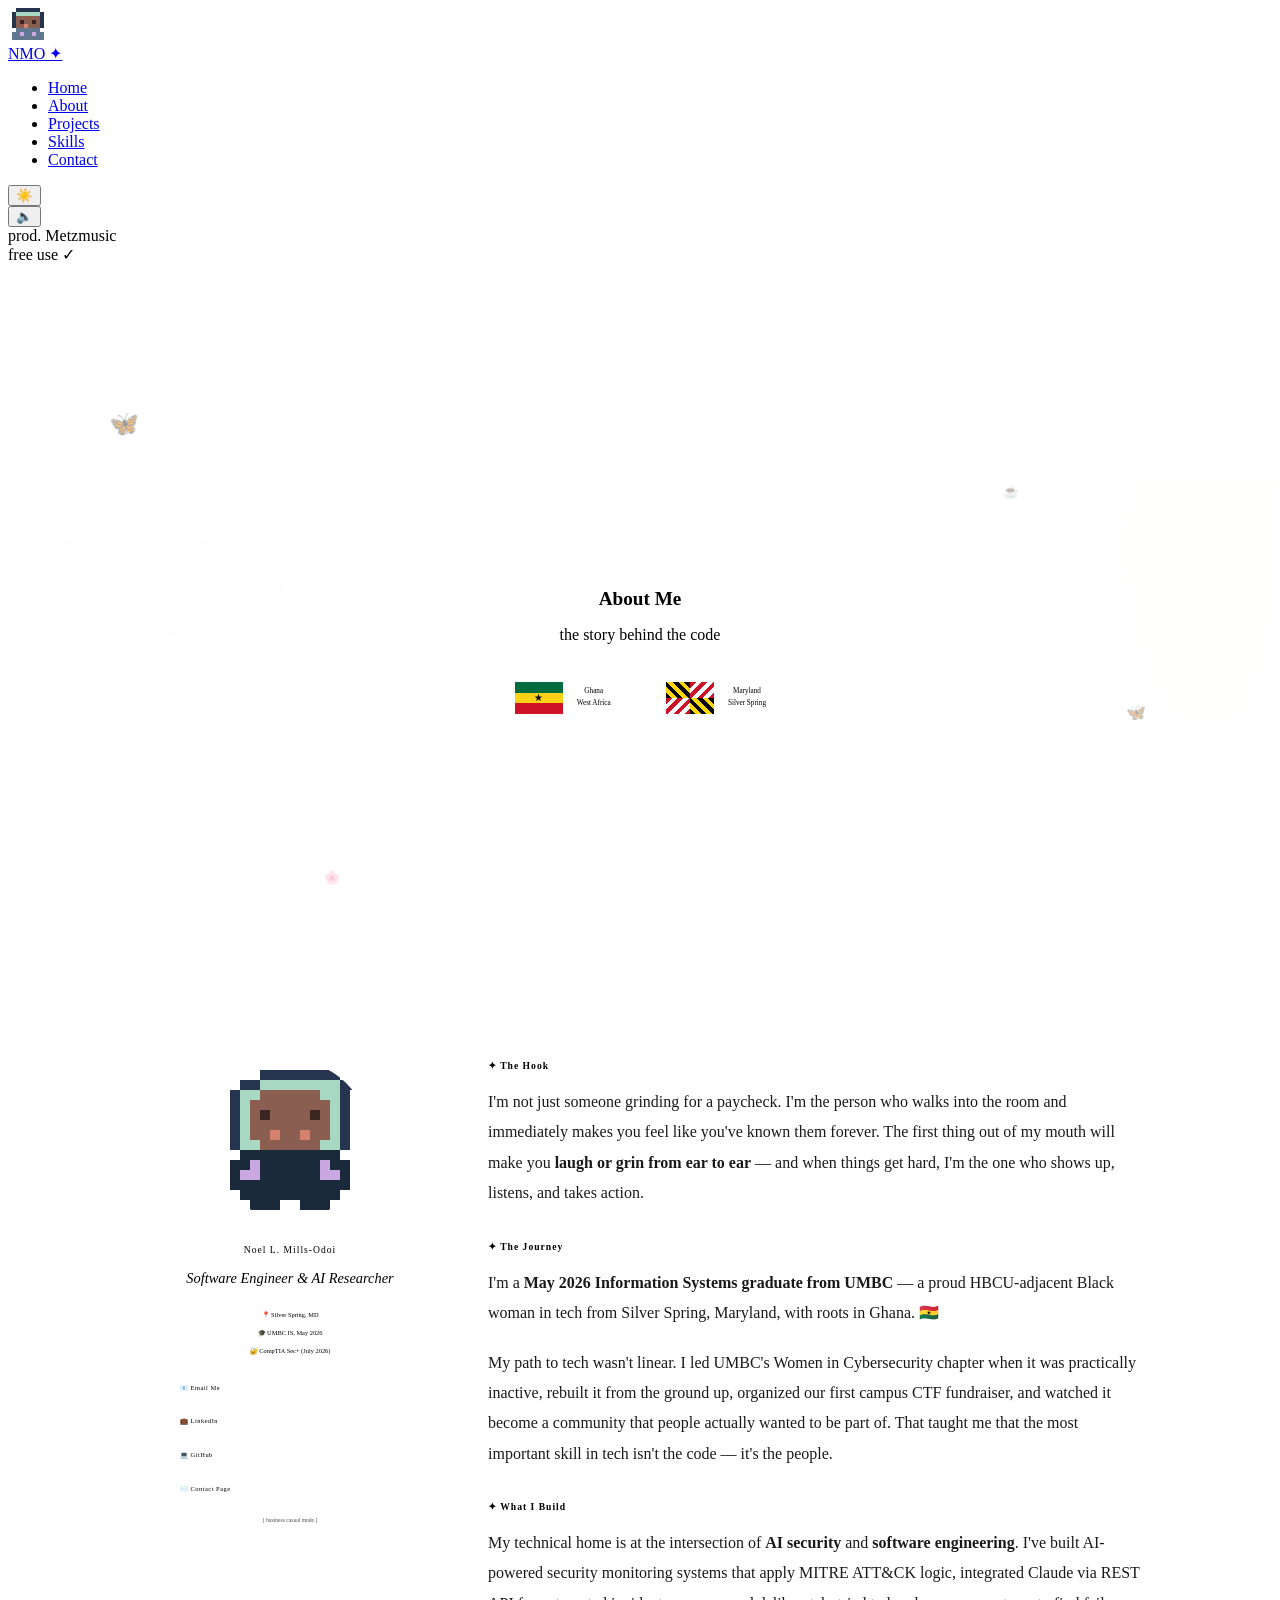
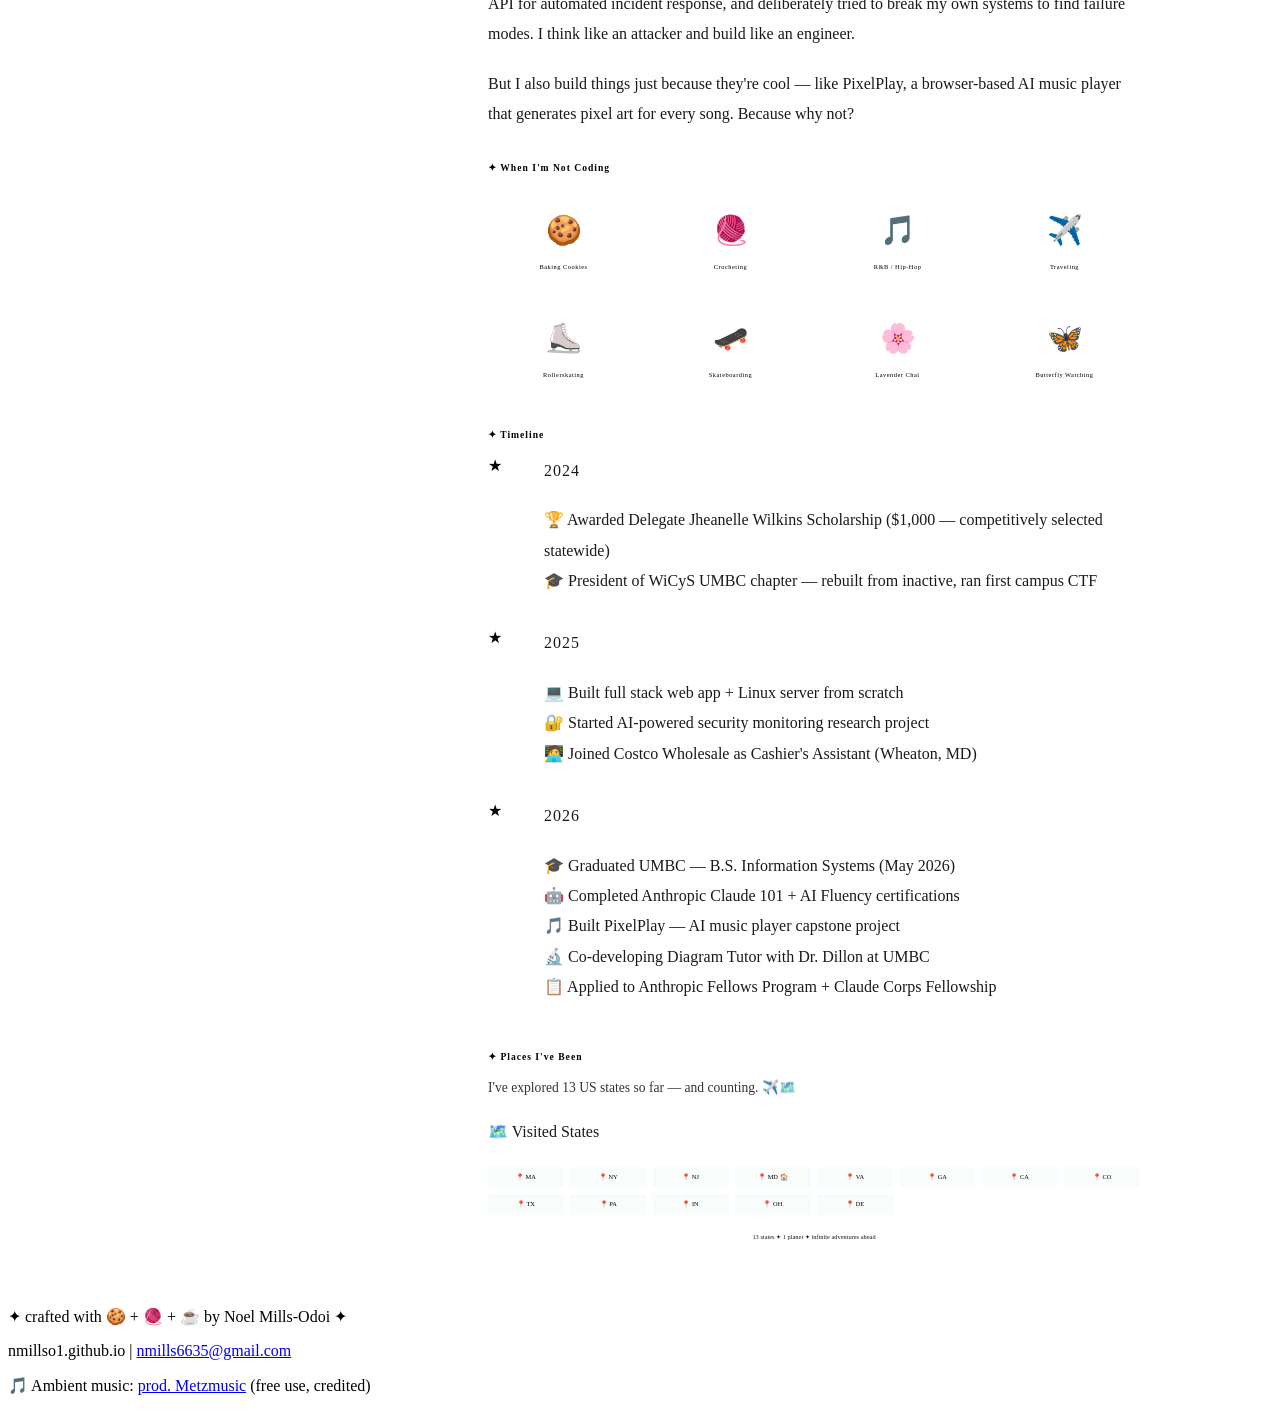
==== about.html @ 71766212 "Add files via upload" ====
<!DOCTYPE html>
<html lang="en">
<head>
  <meta charset="UTF-8" />
  <meta name="viewport" content="width=device-width, initial-scale=1.0" />
  <title>About Me | Noel Mills-Odoi</title>
  <link rel="stylesheet" href="css/style.css" />
  <style>
    .about-hero {
      min-height: 60vh;
      display: flex;
      align-items: center;
      justify-content: center;
      position: relative;
      overflow: hidden;
      padding: 8rem 2rem 4rem;
      text-align: center;
    }

    /* Maryland + Ghana shape outlines in background */
    .country-outlines {
      position: absolute;
      inset: 0;
      pointer-events: none;
      z-index: 0;
      overflow: hidden;
    }

    .state-shape {
      position: absolute;
      opacity: 0.05;
      font-size: 18rem;
      filter: blur(1px);
    }

    .state-shape.md {
      color: var(--crimson);
      left: -6rem;
      top: 50%;
      transform: translateY(-50%);
    }

    .state-shape.gh {
      color: var(--gold);
      right: -4rem;
      top: 50%;
      transform: translateY(-50%);
    }

    /* Flag strips */
    .flag-display {
      display: flex;
      gap: 1rem;
      justify-content: center;
      margin: 1.5rem 0;
      flex-wrap: wrap;
    }

    .flag-card {
      background: var(--card-bg);
      border: 3px solid var(--accent);
      padding: 0.8rem 1.2rem;
      display: flex;
      align-items: center;
      gap: 0.8rem;
      box-shadow: 4px 4px 0 var(--coffee);
    }

    /* Ghana flag colors */
    .ghana-flag {
      width: 48px;
      height: 32px;
      display: flex;
      flex-direction: column;
      border: 1px solid rgba(255,255,255,0.2);
    }

    .ghana-flag .stripe { flex: 1; }
    .ghana-flag .stripe.r { background: #006B3F; }
    .ghana-flag .stripe.g { background: #FCD116; position: relative; }
    .ghana-flag .stripe.b { background: #CE1126; }
    .ghana-flag .stripe.g::after {
      content: '★';
      position: absolute;
      top: 50%;
      left: 50%;
      transform: translate(-50%, -50%);
      color: #000;
      font-size: 10px;
      line-height: 1;
    }

    /* Maryland flag colors */
    .md-flag {
      width: 48px;
      height: 32px;
      display: grid;
      grid-template-columns: 1fr 1fr;
      grid-template-rows: 1fr 1fr;
      border: 1px solid rgba(255,255,255,0.2);
    }

    .md-flag .q1 { background: repeating-linear-gradient(45deg, #000 0px, #000 4px, #FFD700 4px, #FFD700 8px); }
    .md-flag .q2 { background: repeating-linear-gradient(-45deg, #CE1126 0px, #CE1126 4px, #fff 4px, #fff 8px); }
    .md-flag .q3 { background: repeating-linear-gradient(-45deg, #CE1126 0px, #CE1126 4px, #fff 4px, #fff 8px); }
    .md-flag .q4 { background: repeating-linear-gradient(45deg, #000 0px, #000 4px, #FFD700 4px, #FFD700 8px); }

    .flag-text {
      font-family: var(--font-pixel);
      font-size: 0.45rem;
      color: var(--text);
      line-height: 1.6;
    }

    /* ---- Profile section ---- */
    .profile-layout {
      display: grid;
      grid-template-columns: 300px 1fr;
      gap: 3rem;
      max-width: 1000px;
      margin: 0 auto;
      align-items: start;
    }

    .profile-card {
      background: var(--card-bg);
      border: 3px solid var(--accent);
      padding: 2rem;
      text-align: center;
      box-shadow: 6px 6px 0 var(--coffee);
      position: sticky;
      top: 5rem;
    }

    .profile-avatar-wrap {
      width: 160px;
      height: 160px;
      margin: 0 auto 1.5rem;
      border-radius: 50%;
      border: 4px solid var(--lavender);
      box-shadow: 0 0 0 4px var(--coffee);
      overflow: hidden;
      background: var(--navy);
      display: flex;
      align-items: center;
      justify-content: center;
      animation: pulse-glow 3s ease-in-out infinite;
    }

    .profile-name {
      font-family: var(--font-pixel);
      font-size: 0.6rem;
      color: var(--accent);
      margin-bottom: 0.3rem;
      letter-spacing: 1px;
    }

    .profile-title {
      font-family: var(--font-serif);
      font-size: 0.9rem;
      color: var(--tan);
      font-style: italic;
      margin-bottom: 1rem;
    }

    .profile-links {
      display: flex;
      flex-direction: column;
      gap: 0.6rem;
      margin-top: 1.2rem;
    }

    .profile-link {
      font-family: var(--font-pixel);
      font-size: 0.4rem;
      padding: 0.5rem;
      border: 2px solid var(--accent);
      color: var(--text);
      text-decoration: none;
      letter-spacing: 0.5px;
      transition: all 0.3s;
      display: flex;
      align-items: center;
      gap: 0.5rem;
    }

    .profile-link:hover {
      background: var(--accent);
      color: var(--bg);
    }

    /* ---- Story section ---- */
    .story-section p {
      font-size: 1rem;
      line-height: 1.9;
      margin-bottom: 1.2rem;
      color: var(--text);
      opacity: 0.9;
    }

    .story-section h3 {
      font-family: var(--font-pixel);
      font-size: 0.6rem;
      color: var(--accent);
      margin: 2rem 0 0.8rem;
      letter-spacing: 1px;
    }

    .story-section .highlight {
      color: var(--lavender);
      font-weight: 700;
    }

    .hobby-grid {
      display: grid;
      grid-template-columns: repeat(auto-fit, minmax(130px, 1fr));
      gap: 1rem;
      margin: 1.5rem 0;
    }

    .hobby-card {
      background: var(--card-bg);
      border: 2px solid var(--accent);
      padding: 1rem;
      text-align: center;
      box-shadow: 3px 3px 0 var(--coffee);
      transition: all 0.3s;
    }

    .hobby-card:hover {
      transform: translate(-2px, -2px);
      box-shadow: 5px 5px 0 var(--coffee);
    }

    .hobby-icon { font-size: 1.8rem; display: block; margin-bottom: 0.5rem; }
    .hobby-name { font-family: var(--font-pixel); font-size: 0.4rem; color: var(--accent); letter-spacing: 0.5px; }

    /* ---- Timeline ---- */
    .timeline {
      position: relative;
      padding-left: 2rem;
      border-left: 3px solid var(--accent);
    }

    .timeline-item {
      position: relative;
      margin-bottom: 2rem;
      padding-left: 1.5rem;
    }

    .timeline-item::before {
      content: '★';
      position: absolute;
      left: -2.2rem;
      top: 0;
      color: var(--accent);
      font-size: 1rem;
      background: var(--bg);
      padding: 0 3px;
    }

    .timeline-year {
      font-family: var(--font-pixel);
      font-size: 0.45rem;
      color: var(--lavender);
      margin-bottom: 0.3rem;
      letter-spacing: 1px;
    }

    .timeline-event {
      font-size: 0.95rem;
      color: var(--text);
      opacity: 0.9;
      line-height: 1.5;
    }

    /* ---- Travel Map ---- */
    .travel-section {
      margin: 3rem 0;
    }

    .us-map-visual {
      display: grid;
      grid-template-columns: repeat(auto-fill, minmax(70px, 1fr));
      gap: 0.4rem;
      margin: 1rem 0;
    }

    .visited-state {
      font-family: var(--font-pixel);
      font-size: 0.4rem;
      padding: 0.4rem 0.3rem;
      border: 2px solid var(--mint);
      color: var(--mint);
      background: rgba(168,216,194,0.08);
      text-align: center;
      transition: all 0.3s;
      cursor: default;
      position: relative;
    }

    .visited-state:hover {
      background: var(--mint);
      color: var(--bg);
      transform: scale(1.1);
      z-index: 2;
    }

    .visited-state::before { content: '📍 '; }
  </style>
</head>
<body>

<div class="floating-elements" id="floatingElements"></div>

<div class="avatar-walker" id="avatarWalker" style="bottom:90px;">
  <div class="avatar-bubble"></div>
  <canvas class="avatar-sprite" id="avatarCanvas" width="48" height="64"></canvas>
</div>

<nav class="navbar">
  <a href="index.html" class="nav-logo">NMO ✦</a>
  <ul class="nav-links">
    <li><a href="index.html">Home</a></li>
    <li><a href="about.html">About</a></li>
    <li><a href="projects.html">Projects</a></li>
    <li><a href="skills.html">Skills</a></li>
    <li><a href="contact.html">Contact</a></li>
  </ul>
  <button class="theme-toggle" id="themeToggle">☀️</button>
</nav>

<div class="vinyl-player">
  <div class="vinyl-record" id="vinyl"></div>
  <button class="mute-btn" id="muteBtn">🔈</button>
  <div class="vinyl-label">prod. Metzmusic<br/>free use ✓</div>
</div>

<!-- ===== ABOUT HERO ===== -->
<section class="about-hero">
  <div class="country-outlines">
    <!-- Maryland shape suggestion -->
    <div class="state-shape md">
      <svg viewBox="0 0 200 120" width="400" height="240" style="opacity:0.12;fill:#CE1126;">
        <path d="M10,60 L30,30 L80,25 L120,35 L160,20 L190,40 L185,60 L170,70 L150,80 L130,75 L100,85 L80,90 L60,80 L40,75 Z"/>
      </svg>
    </div>
    <!-- Ghana shape suggestion -->
    <div class="state-shape gh" style="right:-2rem;top:50%;transform:translateY(-50%);">
      <svg viewBox="0 0 120 160" width="200" height="270" style="opacity:0.1;fill:#FCD116;">
        <path d="M20,10 L100,10 L110,50 L100,100 L80,150 L60,155 L40,150 L20,100 L10,50 Z"/>
      </svg>
    </div>

    <!-- Scattered butterflies -->
    <span style="position:absolute;top:20%;left:8%;font-size:1.5rem;animation:flutter 5s ease-in-out infinite;opacity:0.5;">🦋</span>
    <span style="position:absolute;top:60%;right:10%;font-size:1rem;animation:flutter 7s ease-in-out 1s infinite;opacity:0.4;">🦋</span>
    <span style="position:absolute;bottom:15%;left:25%;font-size:0.8rem;animation:flutter 6s ease-in-out 0.5s infinite;opacity:0.4;">🌸</span>
    <span style="position:absolute;top:30%;right:20%;font-size:0.8rem;animation:float-bounce 4s ease-in-out infinite;opacity:0.5;">☕</span>
  </div>

  <div style="position:relative;z-index:2;">
    <h1 class="section-title" style="font-size:1.2rem;margin-bottom:0.5rem;">About Me</h1>
    <p class="section-sub">the story behind the code</p>

    <div class="flag-display">
      <div class="flag-card">
        <div class="ghana-flag">
          <div class="stripe r"></div>
          <div class="stripe g"></div>
          <div class="stripe b"></div>
        </div>
        <div class="flag-text">Ghana<br/><span style="color:var(--tan);">West Africa</span></div>
      </div>
      <div class="flag-card">
        <div class="md-flag">
          <div class="q1"></div>
          <div class="q2"></div>
          <div class="q3"></div>
          <div class="q4"></div>
        </div>
        <div class="flag-text">Maryland<br/><span style="color:var(--tan);">Silver Spring</span></div>
      </div>
    </div>
  </div>
</section>

<!-- ===== MAIN ABOUT CONTENT ===== -->
<section class="section" style="padding-top:2rem;">
  <div class="profile-layout">

    <!-- Left: Profile Card -->
    <div class="profile-card reveal">
      <div class="profile-avatar-wrap">
        <canvas id="aboutAvatarCanvas" width="140" height="140" class="pixel-art"></canvas>
      </div>

      <p class="profile-name">Noel L. Mills-Odoi</p>
      <p class="profile-title">Software Engineer & AI Researcher</p>

      <div style="margin:0.8rem 0;">
        <span style="font-family:var(--font-pixel);font-size:0.4rem;color:var(--tan);">📍 Silver Spring, MD</span><br/>
        <span style="font-family:var(--font-pixel);font-size:0.4rem;color:var(--tan);">🎓 UMBC IS, May 2026</span><br/>
        <span style="font-family:var(--font-pixel);font-size:0.4rem;color:var(--tan);">🔐 CompTIA Sec+ (July 2026)</span>
      </div>

      <div class="profile-links">
        <a href="mailto:nmills6635@gmail.com" class="profile-link">📧 Email Me</a>
        <a href="https://linkedin.com/in/noel-mills-odoi" class="profile-link" target="_blank">💼 LinkedIn</a>
        <a href="https://github.com/nmillso1" class="profile-link" target="_blank">💻 GitHub</a>
        <a href="contact.html" class="profile-link">✉️ Contact Page</a>
      </div>

      <!-- Outfit label -->
      <p style="font-family:var(--font-pixel);font-size:0.35rem;color:var(--slate);margin-top:1rem;opacity:0.7;">
        [ business casual mode ]
      </p>
    </div>

    <!-- Right: Story -->
    <div class="story-section">
      <div class="reveal">
        <h3>✦ The Hook</h3>
        <p>
          I'm not just someone grinding for a paycheck. I'm the person who walks into the room and
          immediately makes you feel like you've known them forever. The first thing out of my mouth
          will make you <span class="highlight">laugh or grin from ear to ear</span> — and when
          things get hard, I'm the one who shows up, listens, and takes action.
        </p>
      </div>

      <div class="reveal">
        <h3>✦ The Journey</h3>
        <p>
          I'm a <span class="highlight">May 2026 Information Systems graduate from UMBC</span> —
          a proud HBCU-adjacent Black woman in tech from Silver Spring, Maryland, with roots in Ghana. 🇬🇭
        </p>
        <p>
          My path to tech wasn't linear. I led UMBC's Women in Cybersecurity chapter when it was
          practically inactive, rebuilt it from the ground up, organized our first campus CTF
          fundraiser, and watched it become a community that people actually wanted to be part of.
          That taught me that the most important skill in tech isn't the code — it's the people.
        </p>
      </div>

      <div class="reveal">
        <h3>✦ What I Build</h3>
        <p>
          My technical home is at the intersection of <span class="highlight">AI security</span>
          and <span class="highlight">software engineering</span>. I've built AI-powered security
          monitoring systems that apply MITRE ATT&CK logic, integrated Claude via REST API for
          automated incident response, and deliberately tried to break my own systems to find
          failure modes. I think like an attacker and build like an engineer.
        </p>
        <p>
          But I also build things just because they're cool — like PixelPlay, a browser-based
          AI music player that generates pixel art for every song. Because why not?
        </p>
      </div>

      <!-- Hobbies -->
      <div class="reveal">
        <h3>✦ When I'm Not Coding</h3>
        <div class="hobby-grid">
          <div class="hobby-card">
            <span class="hobby-icon">🍪</span>
            <span class="hobby-name">Baking Cookies</span>
          </div>
          <div class="hobby-card">
            <span class="hobby-icon">🧶</span>
            <span class="hobby-name">Crocheting</span>
          </div>
          <div class="hobby-card">
            <span class="hobby-icon">🎵</span>
            <span class="hobby-name">R&B / Hip-Hop</span>
          </div>
          <div class="hobby-card">
            <span class="hobby-icon">✈️</span>
            <span class="hobby-name">Traveling</span>
          </div>
          <div class="hobby-card">
            <span class="hobby-icon">⛸️</span>
            <span class="hobby-name">Rollerskating</span>
          </div>
          <div class="hobby-card">
            <span class="hobby-icon">🛹</span>
            <span class="hobby-name">Skateboarding</span>
          </div>
          <div class="hobby-card">
            <span class="hobby-icon">🌸</span>
            <span class="hobby-name">Lavender Chai</span>
          </div>
          <div class="hobby-card">
            <span class="hobby-icon">🦋</span>
            <span class="hobby-name">Butterfly Watching</span>
          </div>
        </div>
      </div>

      <!-- Timeline -->
      <div class="reveal">
        <h3>✦ Timeline</h3>
        <div class="timeline">
          <div class="timeline-item">
            <p class="timeline-year">2024</p>
            <p class="timeline-event">
              🏆 Awarded Delegate Jheanelle Wilkins Scholarship ($1,000 — competitively selected statewide)<br/>
              🎓 President of WiCyS UMBC chapter — rebuilt from inactive, ran first campus CTF
            </p>
          </div>
          <div class="timeline-item">
            <p class="timeline-year">2025</p>
            <p class="timeline-event">
              💻 Built full stack web app + Linux server from scratch<br/>
              🔐 Started AI-powered security monitoring research project<br/>
              🧑‍💻 Joined Costco Wholesale as Cashier's Assistant (Wheaton, MD)
            </p>
          </div>
          <div class="timeline-item">
            <p class="timeline-year">2026</p>
            <p class="timeline-event">
              🎓 Graduated UMBC — B.S. Information Systems (May 2026)<br/>
              🤖 Completed Anthropic Claude 101 + AI Fluency certifications<br/>
              🎵 Built PixelPlay — AI music player capstone project<br/>
              🔬 Co-developing Diagram Tutor with Dr. Dillon at UMBC<br/>
              📋 Applied to Anthropic Fellows Program + Claude Corps Fellowship
            </p>
          </div>
        </div>
      </div>

      <!-- Travel Map -->
      <div class="travel-section reveal">
        <h3>✦ Places I've Been</h3>
        <p style="font-size:0.85rem;opacity:0.8;margin-bottom:1rem;">
          I've explored 13 US states so far — and counting. ✈️🗺️
        </p>
        <div class="map-container">
          <p class="map-title">🗺️ Visited States</p>
          <div class="us-map-visual">
            <div class="visited-state" title="Massachusetts">MA</div>
            <div class="visited-state" title="New York">NY</div>
            <div class="visited-state" title="New Jersey">NJ</div>
            <div class="visited-state" title="Maryland (home!)">MD 🏠</div>
            <div class="visited-state" title="Virginia">VA</div>
            <div class="visited-state" title="Georgia">GA</div>
            <div class="visited-state" title="California">CA</div>
            <div class="visited-state" title="Colorado">CO</div>
            <div class="visited-state" title="Texas">TX</div>
            <div class="visited-state" title="Pennsylvania">PA</div>
            <div class="visited-state" title="Indiana">IN</div>
            <div class="visited-state" title="Ohio">OH</div>
            <div class="visited-state" title="Delaware">DE</div>
          </div>
          <p style="text-align:center;font-family:var(--font-pixel);font-size:0.4rem;color:var(--tan);margin-top:1rem;">
            13 states ✦ 1 planet ✦ infinite adventures ahead
          </p>
        </div>
      </div>

    </div>
  </div>
</section>

<footer>
  <p>✦ crafted with 🍪 + 🧶 + ☕ by Noel Mills-Odoi ✦</p>
  <p>nmillso1.github.io | <a href="mailto:nmills6635@gmail.com">nmills6635@gmail.com</a></p>
  <p>🎵 Ambient music: <a href="https://bsta.rs/40xWSc" target="_blank">prod. Metzmusic</a> (free use, credited)</p>
</footer>

<script src="js/main.js"></script>
<script>
  // Business casual avatar variant
  function drawBusinessAvatar(canvas) {
    if (!canvas) return;
    const ctx = canvas.getContext('2d');
    ctx.imageSmoothingEnabled = false;
    const s = 10;

    // Business casual: blazer variant (darker jacket, professional)
    const pixels = [
      [0,0,0,0,2,2,2,2,2,2,2,2,0,0],
      [0,0,2,2,1,1,1,1,1,1,1,1,2,2],
      [0,2,1,1,3,3,3,3,3,3,1,1,2,0],
      [0,2,1,3,3,3,3,3,3,3,3,1,2,0],
      [0,2,1,3,4,3,3,3,3,4,3,1,2,0],
      [0,2,1,3,3,3,3,3,3,3,3,1,2,0],
      [0,2,1,3,3,5,3,3,5,3,3,1,2,0],
      [0,2,1,1,3,3,3,3,3,3,1,1,2,0],
      [0,0,8,8,8,8,8,8,8,8,8,8,0,0],
      [0,8,8,9,8,8,8,8,8,8,9,8,8,0],
      [0,8,9,9,8,8,8,8,8,8,9,9,8,0],
      [0,8,8,8,8,8,8,8,8,8,8,8,8,0],
      [0,0,8,8,8,8,8,8,8,8,8,8,0,0],
      [0,0,0,8,8,8,0,0,8,8,8,0,0,0],
    ];

    const colors = {
      1: '#A8D8C2', 2: '#25344F', 3: '#8B5E52',
      4: '#3a2520', 5: '#D4826E',
      8: '#1a2a3a',  // dark blazer
      9: '#C9A8E2',  // lapel accent
    };

    canvas.width = 14 * s;
    canvas.height = 14 * s;
    pixels.forEach((row, y) => {
      row.forEach((cell, x) => {
        if (cell && colors[cell]) {
          ctx.fillStyle = colors[cell];
          ctx.fillRect(x * s, y * s, s, s);
        }
      });
    });
  }

  drawBusinessAvatar(document.getElementById('aboutAvatarCanvas'));

  // Walking avatar
  function drawWalkAvatar(canvas) {
    if (!canvas) return;
    const ctx = canvas.getContext('2d');
    ctx.imageSmoothingEnabled = false;
    const s = 4;
    const pixels = [
      [0,0,2,2,2,2,2,2,0,0],
      [0,2,1,1,1,1,1,1,2,0],
      [0,2,3,3,3,3,3,3,2,0],
      [0,2,3,4,3,3,4,3,2,0],
      [0,2,3,3,5,3,3,3,2,0],
      [0,0,6,6,6,6,6,6,0,0],
      [0,6,6,7,6,6,7,6,6,0],
      [0,6,6,6,6,6,6,6,6,0],
    ];
    const colors = { 1:'#A8D8C2',2:'#25344F',3:'#8B5E52',4:'#3a2520',5:'#D4826E',6:'#617891',7:'#C9A8E2' };
    canvas.width = 10 * s; canvas.height = 8 * s;
    pixels.forEach((row,y) => row.forEach((cell,x) => {
      if(cell && colors[cell]){ ctx.fillStyle=colors[cell]; ctx.fillRect(x*s,y*s,s,s); }
    }));
  }
  drawWalkAvatar(document.getElementById('avatarCanvas'));
</script>
</body>
</html>
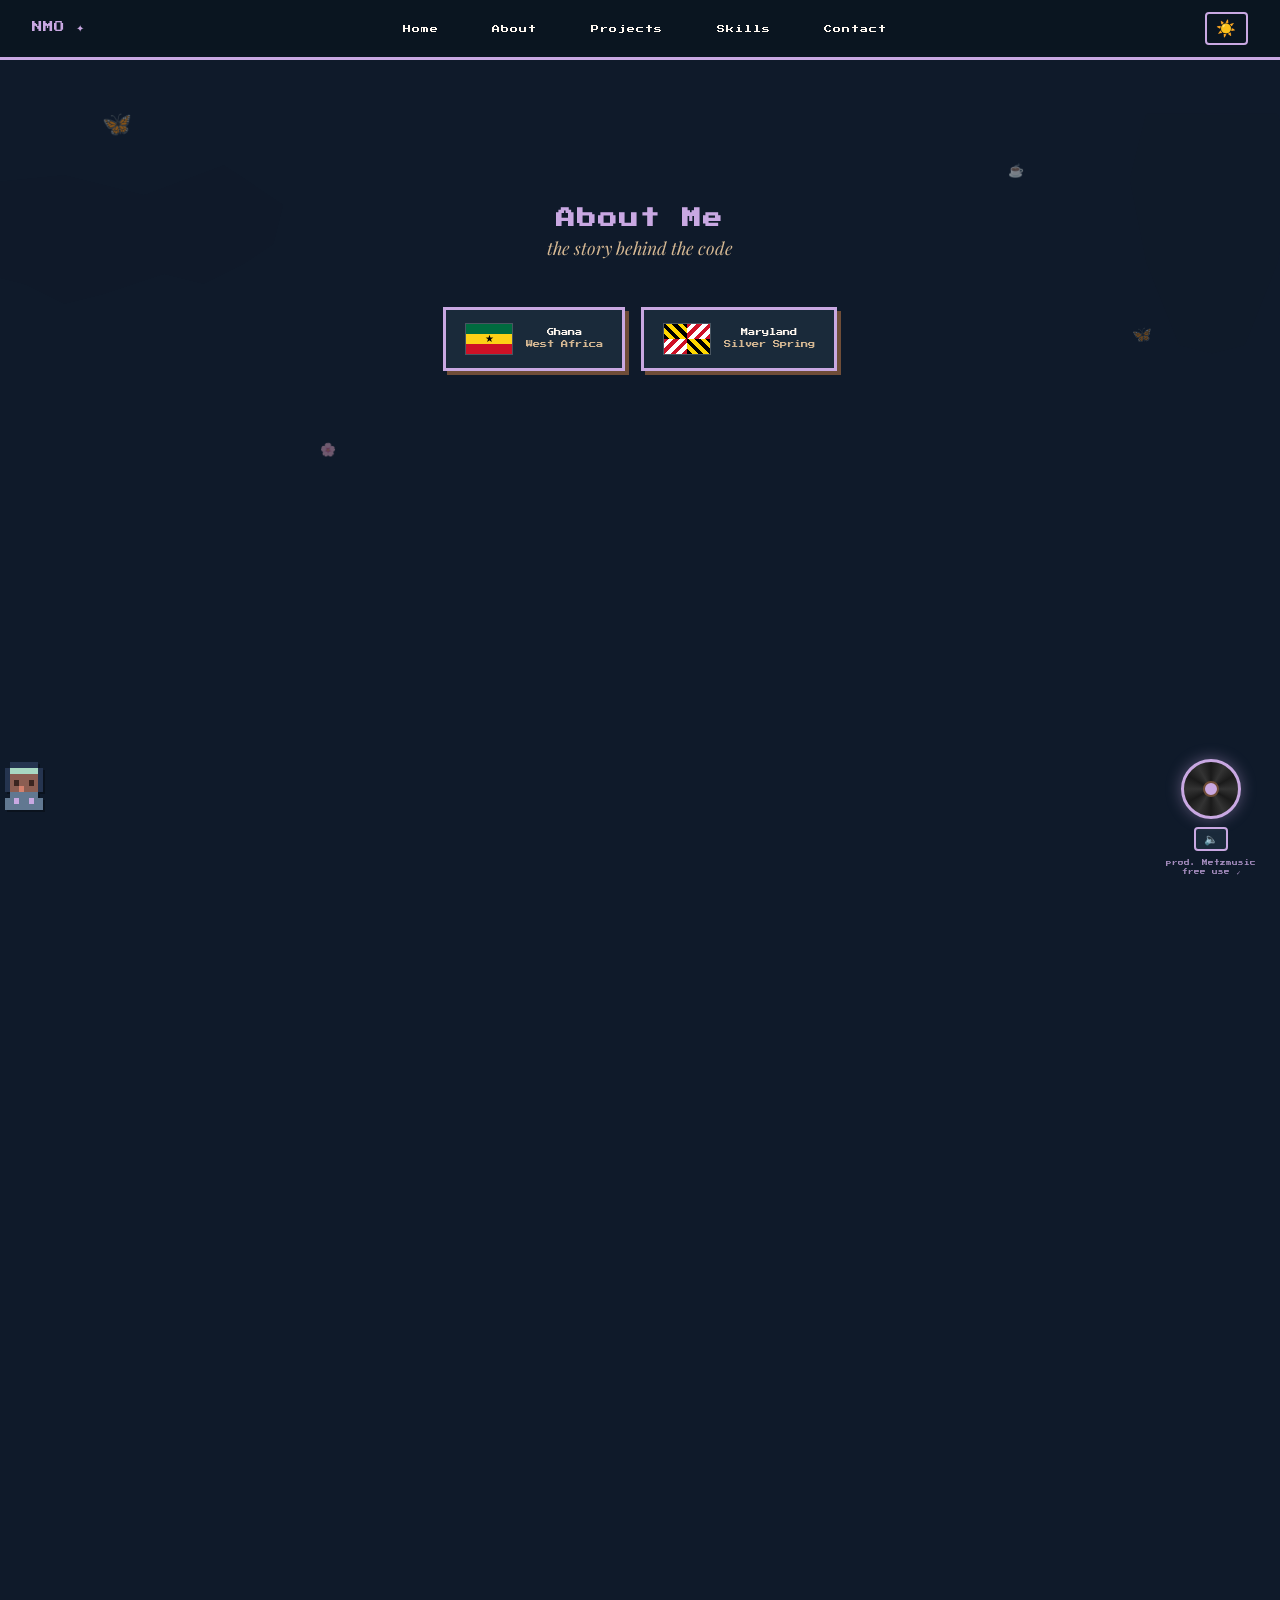
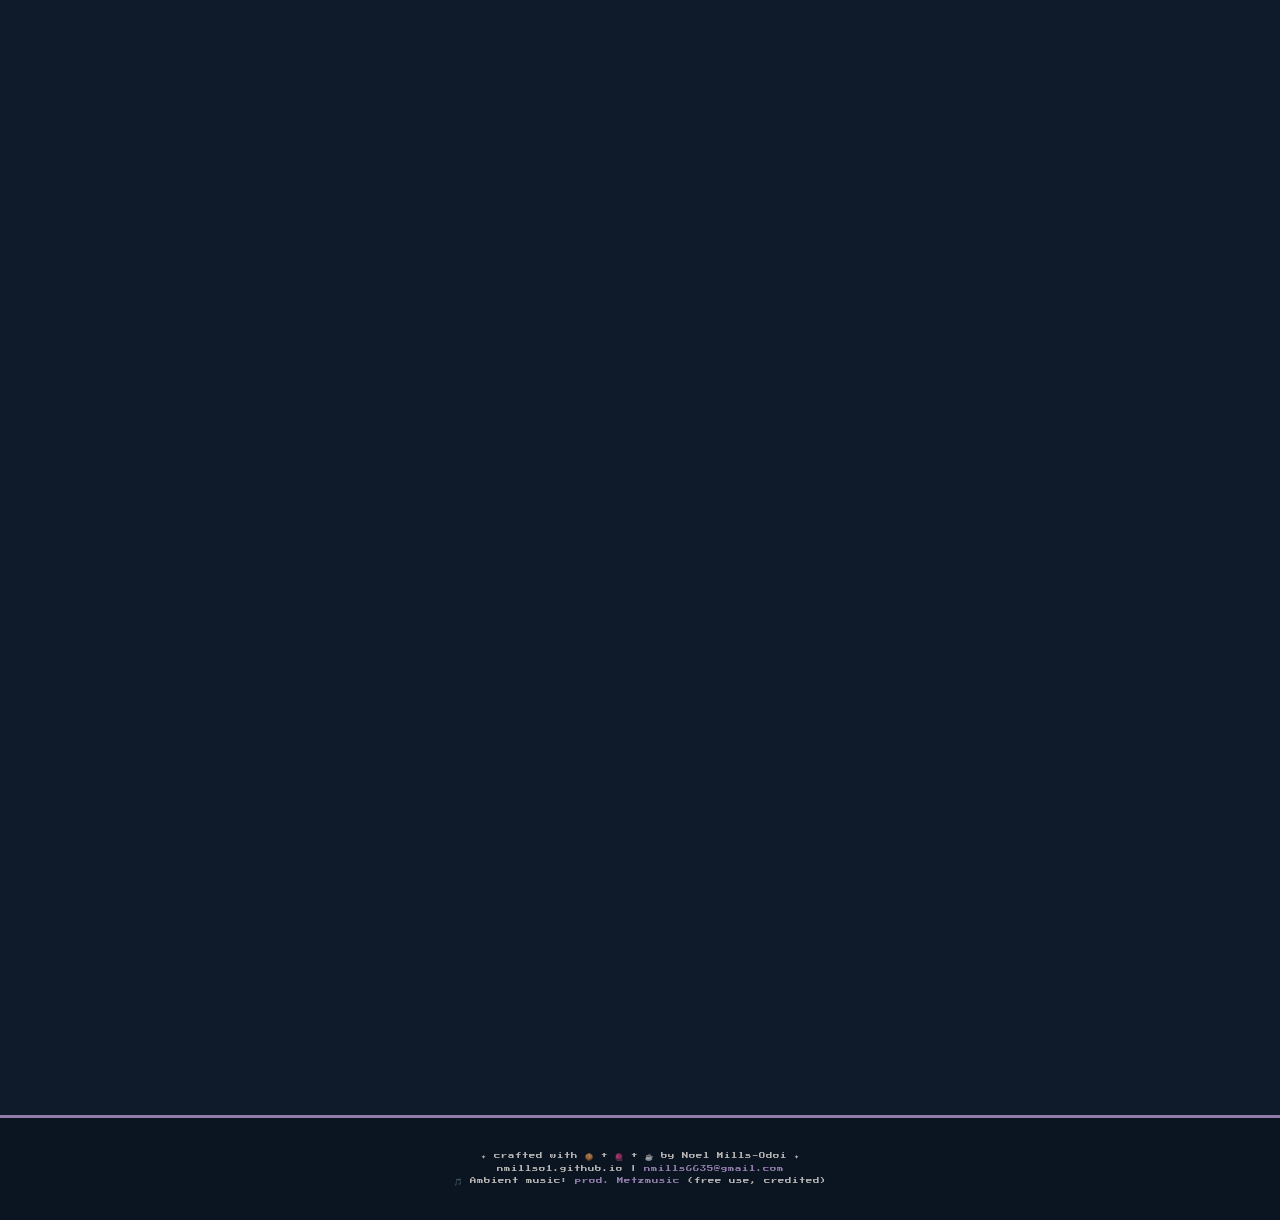
==== commit 95c1070a: "Add files via upload" ====
--- a/about.html
+++ b/about.html
@@ -568,6 +568,8 @@
   <p>🎵 Ambient music: <a href="https://bsta.rs/40xWSc" target="_blank">prod. Metzmusic</a> (free use, credited)</p>
 </footer>
 
+<script src="js/avatar.js"></script>
+<script src="js/audio.js"></script>
 <script src="js/main.js"></script>
 <script>
   // Business casual avatar variant
--- a/css/style.css
+++ b/css/style.css
@@ -0,0 +1,856 @@
+/* ================================================
+   NOEL'S PORTFOLIO - Main Stylesheet
+   Pixel/Retro + Studio Ghibli + Whimsical vibes
+   Color palette: navy, brown, lavender, cream
+   ================================================ */
+
+@import url('https://fonts.googleapis.com/css2?family=Press+Start+2P&family=Nunito:wght@400;600;700;800&family=Playfair+Display:ital,wght@0,700;1,400&display=swap');
+
+/* ---- CSS Variables ---- */
+:root {
+  --navy:     #25344F;
+  --slate:    #617891;
+  --tan:      #D5B893;
+  --coffee:   #6F4D38;
+  --crimson:  #632024;
+  --lavender: #C9A8E2;
+  --mint:     #A8D8C2;
+  --cream:    #FFF8F0;
+  --soft-pink:#F2C4CE;
+  --gold:     #E8C97A;
+
+  --bg-dark:  #0F1A2A;
+  --bg-light: #FFF8F0;
+  --text-dark:#1a1a2e;
+  --text-light:#FFF8F0;
+
+  --font-pixel: 'Press Start 2P', monospace;
+  --font-body:  'Nunito', sans-serif;
+  --font-serif: 'Playfair Display', serif;
+
+  --pixel-size: 3px;
+  --transition: 0.3s ease;
+  --border-pixel: 3px solid var(--navy);
+}
+
+/* ---- Dark/Light Mode ---- */
+body.light-mode {
+  --bg: var(--bg-light);
+  --text: var(--text-dark);
+  --card-bg: #fff;
+  --nav-bg: var(--cream);
+  --accent: var(--coffee);
+}
+
+body.dark-mode, body {
+  --bg: var(--bg-dark);
+  --text: var(--text-light);
+  --card-bg: #1a2a3a;
+  --nav-bg: #0a1520;
+  --accent: var(--lavender);
+}
+
+/* ---- Reset & Base ---- */
+*, *::before, *::after {
+  margin: 0;
+  padding: 0;
+  box-sizing: border-box;
+}
+
+html {
+  scroll-behavior: smooth;
+  font-size: 16px;
+}
+
+body {
+  font-family: var(--font-body);
+  background: var(--bg);
+  color: var(--text);
+  min-height: 100vh;
+  overflow-x: hidden;
+  transition: background var(--transition), color var(--transition);
+}
+
+/* ---- Pixel art image rendering ---- */
+.pixel-art {
+  image-rendering: pixelated;
+  image-rendering: crisp-edges;
+}
+
+/* ================================================
+   NAVIGATION
+   ================================================ */
+.navbar {
+  position: fixed;
+  top: 0;
+  left: 0;
+  right: 0;
+  z-index: 1000;
+  background: var(--nav-bg);
+  border-bottom: 3px solid var(--accent);
+  padding: 0.75rem 2rem;
+  display: flex;
+  align-items: center;
+  justify-content: space-between;
+  backdrop-filter: blur(10px);
+}
+
+.nav-logo {
+  font-family: var(--font-pixel);
+  font-size: 0.65rem;
+  color: var(--accent);
+  text-decoration: none;
+  letter-spacing: 1px;
+}
+
+.nav-links {
+  display: flex;
+  gap: 1.5rem;
+  list-style: none;
+  align-items: center;
+}
+
+.nav-links a {
+  font-family: var(--font-pixel);
+  font-size: 0.5rem;
+  color: var(--text);
+  text-decoration: none;
+  padding: 0.4rem 0.8rem;
+  border: 2px solid transparent;
+  transition: all var(--transition);
+  letter-spacing: 1px;
+}
+
+.nav-links a:hover,
+.nav-links a.active {
+  color: var(--accent);
+  border-color: var(--accent);
+  background: rgba(201,168,226,0.1);
+}
+
+.theme-toggle {
+  background: none;
+  border: 2px solid var(--accent);
+  color: var(--accent);
+  font-size: 1rem;
+  cursor: pointer;
+  padding: 0.3rem 0.6rem;
+  border-radius: 4px;
+  transition: all var(--transition);
+}
+
+.theme-toggle:hover {
+  background: var(--accent);
+  color: var(--bg);
+}
+
+/* ================================================
+   AUDIO PLAYER (vinyl)
+   ================================================ */
+.vinyl-player {
+  position: fixed;
+  bottom: 1.5rem;
+  right: 1.5rem;
+  z-index: 999;
+  display: flex;
+  flex-direction: column;
+  align-items: center;
+  gap: 0.5rem;
+}
+
+.vinyl-record {
+  width: 60px;
+  height: 60px;
+  border-radius: 50%;
+  background: conic-gradient(
+    #1a1a1a 0deg, #333 30deg, #1a1a1a 60deg,
+    #333 90deg, #1a1a1a 120deg, #333 150deg,
+    #1a1a1a 180deg, #333 210deg, #1a1a1a 240deg,
+    #333 270deg, #1a1a1a 300deg, #333 330deg, #1a1a1a 360deg
+  );
+  border: 3px solid var(--accent);
+  cursor: pointer;
+  position: relative;
+  transition: all var(--transition);
+  box-shadow: 0 0 15px rgba(201,168,226,0.4);
+}
+
+.vinyl-record::after {
+  content: '';
+  position: absolute;
+  top: 50%;
+  left: 50%;
+  transform: translate(-50%, -50%);
+  width: 16px;
+  height: 16px;
+  border-radius: 50%;
+  background: var(--lavender);
+  border: 2px solid var(--coffee);
+}
+
+.vinyl-record.spinning {
+  animation: spin 3s linear infinite;
+}
+
+.vinyl-label {
+  font-family: var(--font-pixel);
+  font-size: 0.35rem;
+  color: var(--accent);
+  text-align: center;
+  opacity: 0.8;
+  line-height: 1.5;
+}
+
+.mute-btn {
+  background: var(--card-bg);
+  border: 2px solid var(--accent);
+  color: var(--accent);
+  font-size: 0.7rem;
+  cursor: pointer;
+  padding: 0.2rem 0.5rem;
+  border-radius: 4px;
+  font-family: var(--font-pixel);
+}
+
+/* ================================================
+   PIXEL DECORATIONS & FLOATING ELEMENTS
+   ================================================ */
+.floating-elements {
+  position: fixed;
+  top: 0;
+  left: 0;
+  width: 100%;
+  height: 100%;
+  pointer-events: none;
+  z-index: 0;
+  overflow: hidden;
+}
+
+.butterfly {
+  position: absolute;
+  font-size: 1.2rem;
+  animation: flutter 6s ease-in-out infinite;
+  opacity: 0.7;
+}
+
+.cookie-sprite {
+  position: absolute;
+  font-size: 1rem;
+  animation: float-bounce 4s ease-in-out infinite;
+  opacity: 0.6;
+}
+
+.music-note {
+  position: absolute;
+  font-size: 1rem;
+  animation: float-up 5s ease-in-out infinite;
+  opacity: 0.5;
+  color: var(--lavender);
+}
+
+.yarn-ball {
+  position: absolute;
+  font-size: 1rem;
+  animation: roll 8s linear infinite;
+  opacity: 0.6;
+}
+
+/* ================================================
+   AVATAR CHARACTER
+   ================================================ */
+.avatar-walker {
+  position: fixed;
+  bottom: 80px;
+  z-index: 998;
+  pointer-events: none;
+  display: flex;
+  flex-direction: column;
+  align-items: center;
+}
+
+.avatar-sprite {
+  width: 48px;
+  height: 48px;
+  image-rendering: pixelated;
+  filter: drop-shadow(2px 2px 0 rgba(0,0,0,0.3));
+}
+
+.avatar-bubble {
+  background: var(--cream);
+  color: var(--text-dark);
+  border: 2px solid var(--navy);
+  border-radius: 8px;
+  padding: 0.3rem 0.5rem;
+  font-family: var(--font-pixel);
+  font-size: 0.3rem;
+  margin-bottom: 4px;
+  white-space: nowrap;
+  opacity: 0;
+  transition: opacity 0.3s;
+}
+
+/* ================================================
+   HERO SECTION
+   ================================================ */
+.hero {
+  min-height: 100vh;
+  display: flex;
+  flex-direction: column;
+  align-items: center;
+  justify-content: center;
+  position: relative;
+  padding: 6rem 2rem 2rem;
+  text-align: center;
+  overflow: hidden;
+}
+
+.hero-bg-grid {
+  position: absolute;
+  inset: 0;
+  background-image:
+    linear-gradient(rgba(97,120,145,0.1) 1px, transparent 1px),
+    linear-gradient(90deg, rgba(97,120,145,0.1) 1px, transparent 1px);
+  background-size: 32px 32px;
+  z-index: 0;
+}
+
+.hero-content {
+  position: relative;
+  z-index: 2;
+}
+
+.hero-greeting {
+  font-family: var(--font-pixel);
+  font-size: 0.65rem;
+  color: var(--lavender);
+  letter-spacing: 3px;
+  margin-bottom: 1rem;
+  animation: typewriter 3s steps(30) forwards;
+}
+
+.hero-name {
+  font-family: var(--font-pixel);
+  font-size: clamp(1rem, 4vw, 2rem);
+  color: var(--text);
+  line-height: 1.4;
+  margin-bottom: 1rem;
+  text-shadow: 4px 4px 0 var(--coffee);
+}
+
+.hero-name span {
+  color: var(--lavender);
+}
+
+.hero-tagline {
+  font-family: var(--font-serif);
+  font-size: clamp(1rem, 2.5vw, 1.4rem);
+  color: var(--tan);
+  font-style: italic;
+  margin-bottom: 2rem;
+  max-width: 600px;
+  line-height: 1.6;
+}
+
+.hero-sub {
+  font-family: var(--font-body);
+  font-size: 0.95rem;
+  color: var(--slate);
+  max-width: 500px;
+  line-height: 1.8;
+  margin-bottom: 2.5rem;
+}
+
+.hero-cta-group {
+  display: flex;
+  gap: 1rem;
+  justify-content: center;
+  flex-wrap: wrap;
+}
+
+/* ================================================
+   BUTTONS
+   ================================================ */
+.btn-pixel {
+  font-family: var(--font-pixel);
+  font-size: 0.55rem;
+  padding: 0.8rem 1.5rem;
+  border: 3px solid var(--accent);
+  background: transparent;
+  color: var(--accent);
+  cursor: pointer;
+  text-decoration: none;
+  letter-spacing: 1px;
+  transition: all var(--transition);
+  position: relative;
+  display: inline-block;
+  box-shadow: 4px 4px 0 var(--coffee);
+}
+
+.btn-pixel:hover {
+  background: var(--accent);
+  color: var(--bg);
+  transform: translate(-2px, -2px);
+  box-shadow: 6px 6px 0 var(--coffee);
+}
+
+.btn-pixel.filled {
+  background: var(--accent);
+  color: var(--bg);
+}
+
+.btn-pixel.filled:hover {
+  background: transparent;
+  color: var(--accent);
+}
+
+/* ================================================
+   SECTION STYLES
+   ================================================ */
+.section {
+  padding: 6rem 2rem;
+  position: relative;
+}
+
+.section-title {
+  font-family: var(--font-pixel);
+  font-size: clamp(0.8rem, 2vw, 1.1rem);
+  color: var(--accent);
+  text-align: center;
+  margin-bottom: 0.5rem;
+  letter-spacing: 2px;
+}
+
+.section-sub {
+  font-family: var(--font-serif);
+  font-size: 1.1rem;
+  color: var(--tan);
+  text-align: center;
+  font-style: italic;
+  margin-bottom: 3rem;
+}
+
+.section-divider {
+  width: 80px;
+  height: 3px;
+  background: var(--accent);
+  margin: 1rem auto 3rem;
+  position: relative;
+}
+
+.section-divider::before,
+.section-divider::after {
+  content: '★';
+  position: absolute;
+  top: 50%;
+  transform: translateY(-50%);
+  color: var(--accent);
+  font-size: 0.8rem;
+}
+
+.section-divider::before { left: -1.5rem; }
+.section-divider::after  { right: -1.5rem; }
+
+/* ================================================
+   CARDS
+   ================================================ */
+.card {
+  background: var(--card-bg);
+  border: 3px solid var(--accent);
+  padding: 1.5rem;
+  position: relative;
+  box-shadow: 5px 5px 0 var(--coffee);
+  transition: all var(--transition);
+}
+
+.card:hover {
+  transform: translate(-3px, -3px);
+  box-shadow: 8px 8px 0 var(--coffee);
+}
+
+.card::before {
+  content: '';
+  position: absolute;
+  top: 6px;
+  left: 6px;
+  right: -6px;
+  bottom: -6px;
+  border: 2px solid rgba(201,168,226,0.2);
+  pointer-events: none;
+}
+
+/* ================================================
+   PIXEL GRID LAYOUT
+   ================================================ */
+.grid-2 { display: grid; grid-template-columns: repeat(2, 1fr); gap: 2rem; }
+.grid-3 { display: grid; grid-template-columns: repeat(3, 1fr); gap: 2rem; }
+.grid-auto { display: grid; grid-template-columns: repeat(auto-fit, minmax(280px, 1fr)); gap: 2rem; }
+
+/* ================================================
+   SKILL BARS
+   ================================================ */
+.skill-bar-wrap {
+  margin-bottom: 1rem;
+}
+
+.skill-label {
+  font-family: var(--font-pixel);
+  font-size: 0.45rem;
+  color: var(--text);
+  margin-bottom: 0.4rem;
+  display: flex;
+  justify-content: space-between;
+}
+
+.skill-bar {
+  height: 12px;
+  background: rgba(97,120,145,0.2);
+  border: 2px solid var(--accent);
+  position: relative;
+  overflow: hidden;
+}
+
+.skill-fill {
+  height: 100%;
+  background: linear-gradient(90deg, var(--lavender), var(--mint));
+  transform: scaleX(0);
+  transform-origin: left;
+  transition: transform 1s ease 0.3s;
+}
+
+.skill-fill.animated {
+  transform: scaleX(1);
+}
+
+/* ================================================
+   PROJECT CARDS
+   ================================================ */
+.project-card {
+  background: var(--card-bg);
+  border: 3px solid var(--accent);
+  overflow: hidden;
+  box-shadow: 5px 5px 0 var(--coffee);
+  transition: all var(--transition);
+}
+
+.project-card:hover {
+  transform: translate(-3px, -3px);
+  box-shadow: 8px 8px 0 var(--coffee);
+}
+
+.project-preview {
+  width: 100%;
+  height: 200px;
+  background: var(--navy);
+  display: flex;
+  align-items: center;
+  justify-content: center;
+  position: relative;
+  overflow: hidden;
+  border-bottom: 3px solid var(--accent);
+}
+
+.project-preview canvas {
+  image-rendering: pixelated;
+}
+
+.project-info {
+  padding: 1.2rem;
+}
+
+.project-name {
+  font-family: var(--font-pixel);
+  font-size: 0.6rem;
+  color: var(--accent);
+  margin-bottom: 0.5rem;
+}
+
+.project-desc {
+  font-size: 0.85rem;
+  color: var(--text);
+  opacity: 0.9;
+  line-height: 1.6;
+  margin-bottom: 1rem;
+}
+
+.project-tags {
+  display: flex;
+  flex-wrap: wrap;
+  gap: 0.4rem;
+  margin-bottom: 1rem;
+}
+
+.tag {
+  font-family: var(--font-pixel);
+  font-size: 0.35rem;
+  padding: 0.2rem 0.5rem;
+  border: 1px solid var(--lavender);
+  color: var(--lavender);
+  letter-spacing: 0.5px;
+}
+
+.project-links {
+  display: flex;
+  gap: 0.8rem;
+}
+
+/* ================================================
+   ABOUT PAGE
+   ================================================ */
+.about-hero {
+  min-height: 60vh;
+  display: flex;
+  align-items: center;
+  justify-content: center;
+  position: relative;
+  overflow: hidden;
+  padding: 8rem 2rem 4rem;
+}
+
+.about-bg-shapes {
+  position: absolute;
+  inset: 0;
+  z-index: 0;
+  overflow: hidden;
+}
+
+.shape-md {
+  position: absolute;
+  opacity: 0.06;
+  font-size: 20rem;
+  color: var(--crimson);
+  left: -5rem;
+  top: 50%;
+  transform: translateY(-50%);
+}
+
+.shape-gh {
+  position: absolute;
+  opacity: 0.06;
+  font-size: 15rem;
+  color: var(--gold);
+  right: -3rem;
+  top: 50%;
+  transform: translateY(-50%);
+}
+
+.flag-strip {
+  display: flex;
+  gap: 0.5rem;
+  margin: 1rem 0;
+  flex-wrap: wrap;
+}
+
+.flag-item {
+  display: flex;
+  align-items: center;
+  gap: 0.5rem;
+  font-family: var(--font-pixel);
+  font-size: 0.4rem;
+  color: var(--text);
+  opacity: 0.8;
+}
+
+/* ================================================
+   TRAVEL MAP
+   ================================================ */
+.map-container {
+  background: var(--card-bg);
+  border: 3px solid var(--accent);
+  padding: 2rem;
+  box-shadow: 5px 5px 0 var(--coffee);
+  margin: 2rem 0;
+}
+
+.map-title {
+  font-family: var(--font-pixel);
+  font-size: 0.6rem;
+  color: var(--accent);
+  margin-bottom: 1.5rem;
+  text-align: center;
+}
+
+.states-grid {
+  display: flex;
+  flex-wrap: wrap;
+  gap: 0.5rem;
+  justify-content: center;
+}
+
+.state-badge {
+  font-family: var(--font-pixel);
+  font-size: 0.4rem;
+  padding: 0.4rem 0.7rem;
+  border: 2px solid var(--mint);
+  color: var(--mint);
+  background: rgba(168,216,194,0.1);
+  transition: all var(--transition);
+  cursor: default;
+  position: relative;
+}
+
+.state-badge:hover {
+  background: var(--mint);
+  color: var(--bg);
+  transform: scale(1.1);
+}
+
+.state-badge::before {
+  content: '📍';
+  margin-right: 0.3rem;
+}
+
+/* ================================================
+   CONTACT PAGE
+   ================================================ */
+.contact-grid {
+  display: grid;
+  grid-template-columns: 1fr 1fr;
+  gap: 3rem;
+  max-width: 900px;
+  margin: 0 auto;
+}
+
+.contact-link {
+  display: flex;
+  align-items: center;
+  gap: 1rem;
+  padding: 1rem 1.5rem;
+  background: var(--card-bg);
+  border: 3px solid var(--accent);
+  text-decoration: none;
+  color: var(--text);
+  box-shadow: 4px 4px 0 var(--coffee);
+  transition: all var(--transition);
+  font-family: var(--font-pixel);
+  font-size: 0.5rem;
+  letter-spacing: 0.5px;
+}
+
+.contact-link:hover {
+  transform: translate(-2px, -2px);
+  box-shadow: 6px 6px 0 var(--coffee);
+  color: var(--accent);
+  border-color: var(--lavender);
+}
+
+.contact-icon {
+  font-size: 1.5rem;
+  min-width: 2rem;
+  text-align: center;
+}
+
+/* ================================================
+   SCROLL REVEAL
+   ================================================ */
+.reveal {
+  opacity: 0;
+  transform: translateY(30px);
+  transition: opacity 0.6s ease, transform 0.6s ease;
+}
+
+.reveal.visible {
+  opacity: 1;
+  transform: translateY(0);
+}
+
+/* ================================================
+   KEYFRAME ANIMATIONS
+   ================================================ */
+@keyframes spin {
+  from { transform: rotate(0deg); }
+  to   { transform: rotate(360deg); }
+}
+
+@keyframes flutter {
+  0%, 100% { transform: translate(0, 0) rotate(-5deg); }
+  25%       { transform: translate(20px, -15px) rotate(5deg); }
+  50%       { transform: translate(5px, -30px) rotate(-3deg); }
+  75%       { transform: translate(-10px, -15px) rotate(7deg); }
+}
+
+@keyframes float-bounce {
+  0%, 100% { transform: translateY(0) rotate(0deg); }
+  50%       { transform: translateY(-15px) rotate(180deg); }
+}
+
+@keyframes float-up {
+  0%   { transform: translateY(0) scale(1); opacity: 0.5; }
+  50%  { transform: translateY(-40px) scale(1.1); opacity: 0.8; }
+  100% { transform: translateY(-80px) scale(0.8); opacity: 0; }
+}
+
+@keyframes roll {
+  from { transform: translateX(-100px) rotate(0deg); }
+  to   { transform: translateX(calc(100vw + 100px)) rotate(720deg); }
+}
+
+@keyframes typewriter {
+  from { width: 0; }
+  to   { width: 100%; }
+}
+
+@keyframes blink {
+  0%, 100% { opacity: 1; }
+  50%       { opacity: 0; }
+}
+
+@keyframes pulse-glow {
+  0%, 100% { box-shadow: 0 0 10px rgba(201,168,226,0.3); }
+  50%       { box-shadow: 0 0 25px rgba(201,168,226,0.7); }
+}
+
+@keyframes walk-across {
+  from { left: -80px; }
+  to   { left: calc(100vw + 80px); }
+}
+
+@keyframes bounce-idle {
+  0%, 100% { transform: translateY(0); }
+  50%       { transform: translateY(-6px); }
+}
+
+@keyframes star-twinkle {
+  0%, 100% { opacity: 0.3; transform: scale(0.8); }
+  50%       { opacity: 1; transform: scale(1.2); }
+}
+
+@keyframes shimmer {
+  0%   { background-position: -200% center; }
+  100% { background-position: 200% center; }
+}
+
+/* ================================================
+   FOOTER
+   ================================================ */
+footer {
+  background: var(--nav-bg);
+  border-top: 3px solid var(--accent);
+  padding: 2rem;
+  text-align: center;
+  font-family: var(--font-pixel);
+  font-size: 0.4rem;
+  color: var(--text);
+  opacity: 0.7;
+  letter-spacing: 1px;
+  line-height: 2;
+}
+
+footer a {
+  color: var(--accent);
+  text-decoration: none;
+}
+
+/* ================================================
+   RESPONSIVE
+   ================================================ */
+@media (max-width: 768px) {
+  .grid-2, .grid-3 { grid-template-columns: 1fr; }
+  .contact-grid    { grid-template-columns: 1fr; }
+  .hero-name       { font-size: 1rem; }
+  .nav-links       { gap: 0.8rem; }
+  .nav-links a     { font-size: 0.4rem; padding: 0.3rem 0.5rem; }
+}
+
+@media (prefers-reduced-motion: reduce) {
+  *, *::before, *::after { animation-duration: 0.01ms !important; transition-duration: 0.01ms !important; }
+}
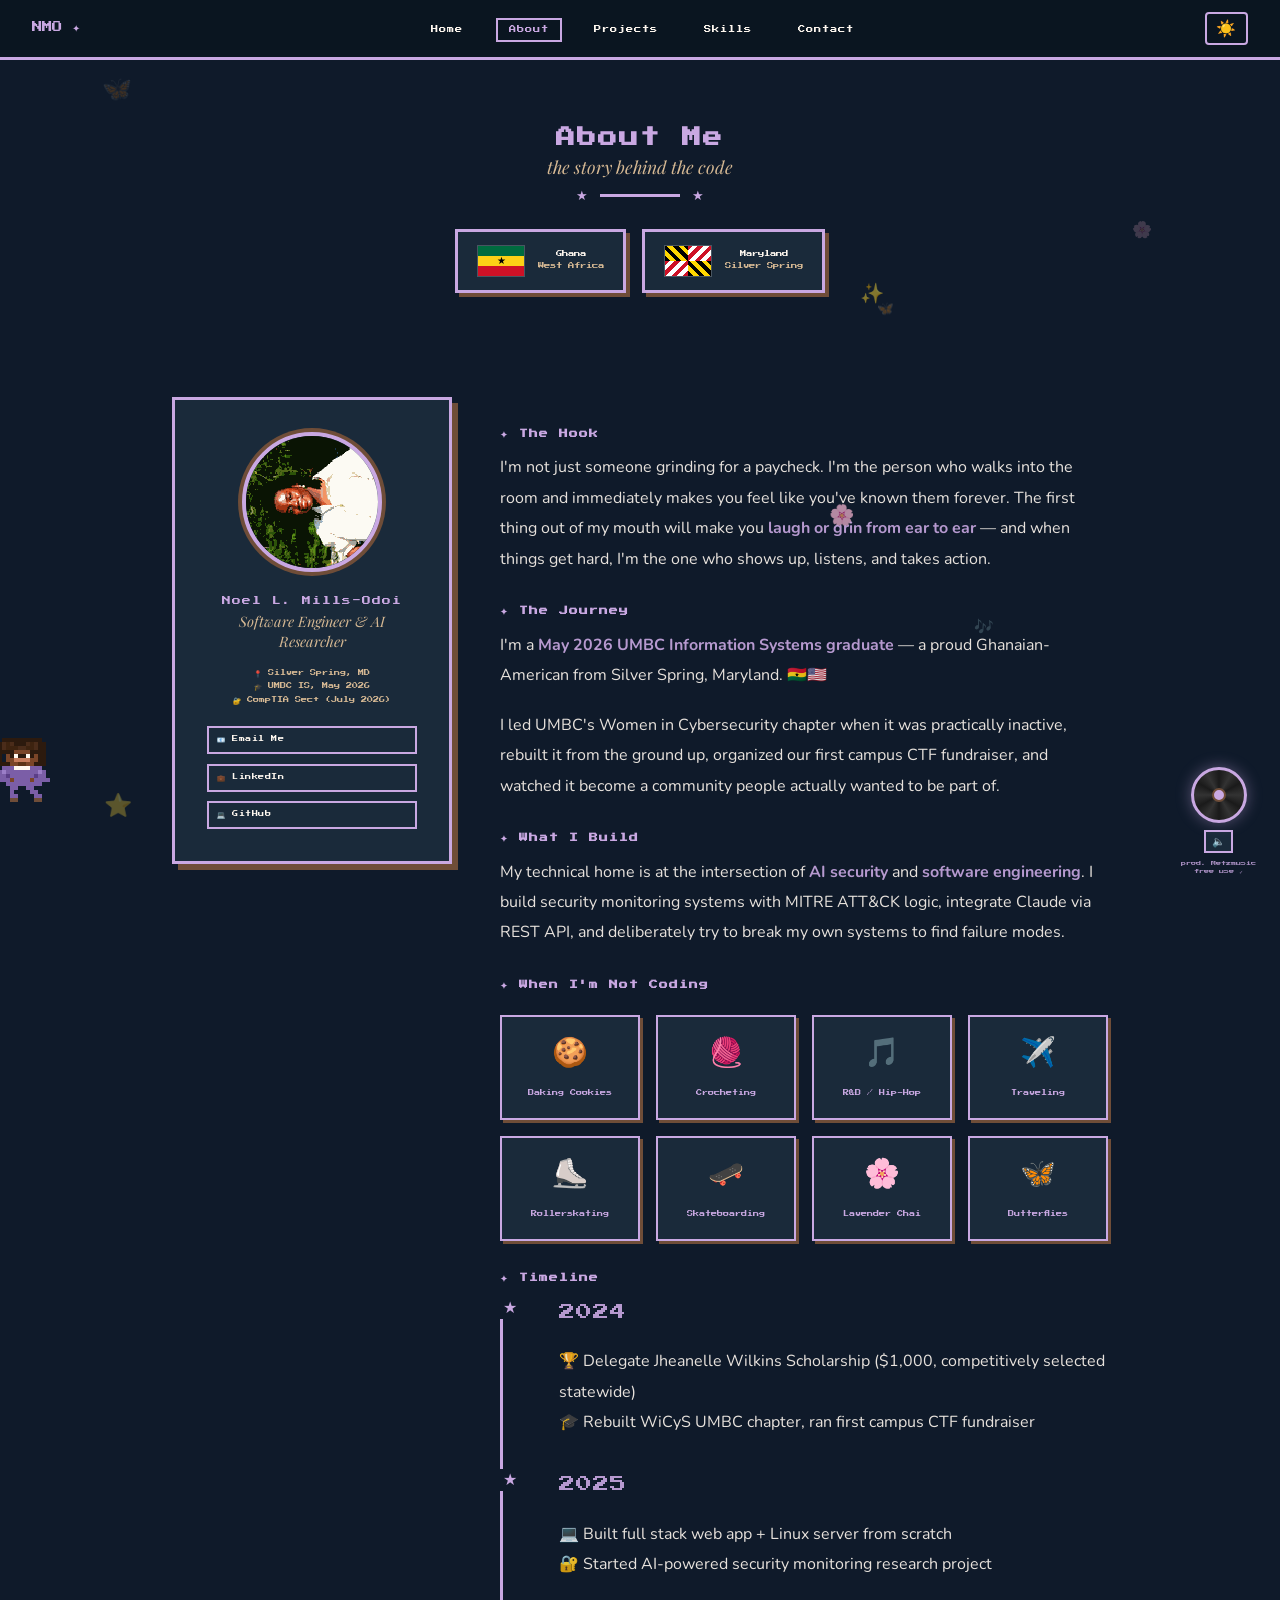
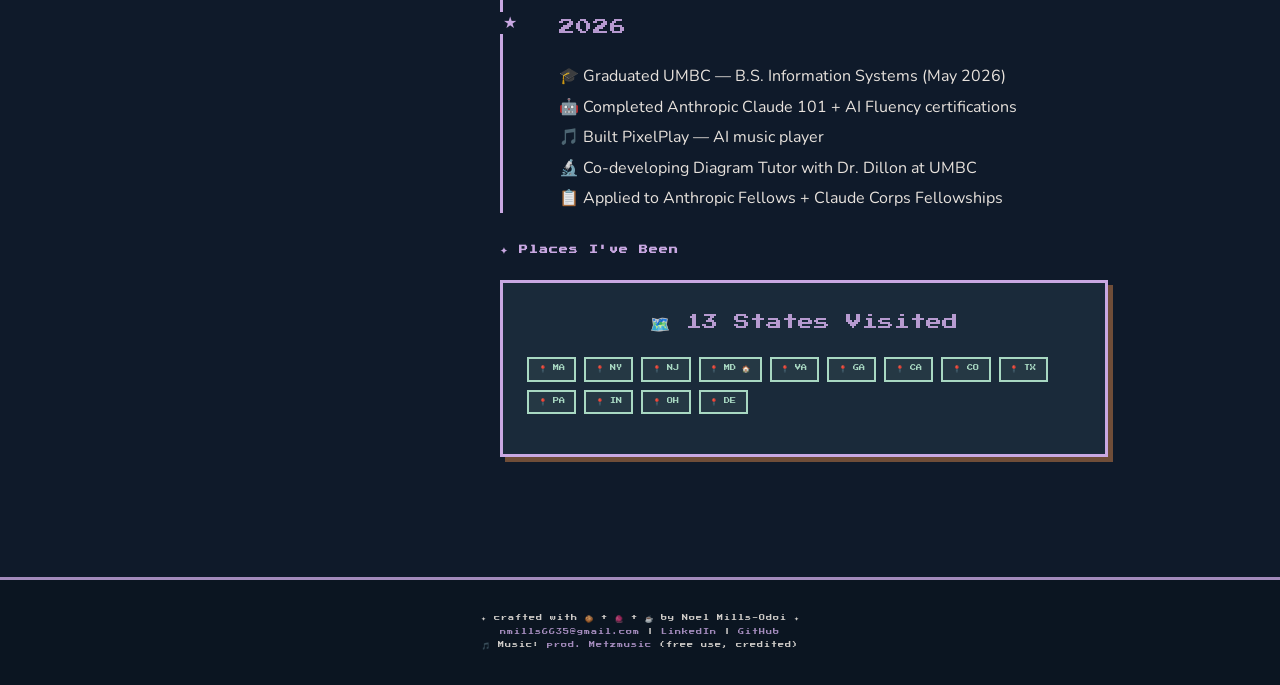
==== commit 73926542: "Add files via upload" ====
--- a/about.html
+++ b/about.html
@@ -1,646 +1,435 @@
 <!DOCTYPE html>
 <html lang="en">
 <head>
-  <meta charset="UTF-8" />
-  <meta name="viewport" content="width=device-width, initial-scale=1.0" />
-  <title>About Me | Noel Mills-Odoi</title>
-  <link rel="stylesheet" href="css/style.css" />
-  <style>
-    .about-hero {
-      min-height: 60vh;
-      display: flex;
-      align-items: center;
-      justify-content: center;
-      position: relative;
-      overflow: hidden;
-      padding: 8rem 2rem 4rem;
-      text-align: center;
-    }
-
-    /* Maryland + Ghana shape outlines in background */
-    .country-outlines {
-      position: absolute;
-      inset: 0;
-      pointer-events: none;
-      z-index: 0;
-      overflow: hidden;
-    }
-
-    .state-shape {
-      position: absolute;
-      opacity: 0.05;
-      font-size: 18rem;
-      filter: blur(1px);
-    }
-
-    .state-shape.md {
-      color: var(--crimson);
-      left: -6rem;
-      top: 50%;
-      transform: translateY(-50%);
-    }
-
-    .state-shape.gh {
-      color: var(--gold);
-      right: -4rem;
-      top: 50%;
-      transform: translateY(-50%);
-    }
-
-    /* Flag strips */
-    .flag-display {
-      display: flex;
-      gap: 1rem;
-      justify-content: center;
-      margin: 1.5rem 0;
-      flex-wrap: wrap;
-    }
-
-    .flag-card {
-      background: var(--card-bg);
-      border: 3px solid var(--accent);
-      padding: 0.8rem 1.2rem;
-      display: flex;
-      align-items: center;
-      gap: 0.8rem;
-      box-shadow: 4px 4px 0 var(--coffee);
-    }
-
-    /* Ghana flag colors */
-    .ghana-flag {
-      width: 48px;
-      height: 32px;
-      display: flex;
-      flex-direction: column;
-      border: 1px solid rgba(255,255,255,0.2);
-    }
-
-    .ghana-flag .stripe { flex: 1; }
-    .ghana-flag .stripe.r { background: #006B3F; }
-    .ghana-flag .stripe.g { background: #FCD116; position: relative; }
-    .ghana-flag .stripe.b { background: #CE1126; }
-    .ghana-flag .stripe.g::after {
-      content: '★';
-      position: absolute;
-      top: 50%;
-      left: 50%;
-      transform: translate(-50%, -50%);
-      color: #000;
-      font-size: 10px;
-      line-height: 1;
-    }
-
-    /* Maryland flag colors */
-    .md-flag {
-      width: 48px;
-      height: 32px;
-      display: grid;
-      grid-template-columns: 1fr 1fr;
-      grid-template-rows: 1fr 1fr;
-      border: 1px solid rgba(255,255,255,0.2);
-    }
-
-    .md-flag .q1 { background: repeating-linear-gradient(45deg, #000 0px, #000 4px, #FFD700 4px, #FFD700 8px); }
-    .md-flag .q2 { background: repeating-linear-gradient(-45deg, #CE1126 0px, #CE1126 4px, #fff 4px, #fff 8px); }
-    .md-flag .q3 { background: repeating-linear-gradient(-45deg, #CE1126 0px, #CE1126 4px, #fff 4px, #fff 8px); }
-    .md-flag .q4 { background: repeating-linear-gradient(45deg, #000 0px, #000 4px, #FFD700 4px, #FFD700 8px); }
-
-    .flag-text {
-      font-family: var(--font-pixel);
-      font-size: 0.45rem;
-      color: var(--text);
-      line-height: 1.6;
-    }
-
-    /* ---- Profile section ---- */
-    .profile-layout {
-      display: grid;
-      grid-template-columns: 300px 1fr;
-      gap: 3rem;
-      max-width: 1000px;
-      margin: 0 auto;
-      align-items: start;
-    }
-
-    .profile-card {
-      background: var(--card-bg);
-      border: 3px solid var(--accent);
-      padding: 2rem;
-      text-align: center;
-      box-shadow: 6px 6px 0 var(--coffee);
-      position: sticky;
-      top: 5rem;
-    }
-
-    .profile-avatar-wrap {
-      width: 160px;
-      height: 160px;
-      margin: 0 auto 1.5rem;
-      border-radius: 50%;
-      border: 4px solid var(--lavender);
-      box-shadow: 0 0 0 4px var(--coffee);
-      overflow: hidden;
-      background: var(--navy);
-      display: flex;
-      align-items: center;
-      justify-content: center;
-      animation: pulse-glow 3s ease-in-out infinite;
-    }
-
-    .profile-name {
-      font-family: var(--font-pixel);
-      font-size: 0.6rem;
-      color: var(--accent);
-      margin-bottom: 0.3rem;
-      letter-spacing: 1px;
-    }
-
-    .profile-title {
-      font-family: var(--font-serif);
-      font-size: 0.9rem;
-      color: var(--tan);
-      font-style: italic;
-      margin-bottom: 1rem;
-    }
-
-    .profile-links {
-      display: flex;
-      flex-direction: column;
-      gap: 0.6rem;
-      margin-top: 1.2rem;
-    }
-
-    .profile-link {
-      font-family: var(--font-pixel);
-      font-size: 0.4rem;
-      padding: 0.5rem;
-      border: 2px solid var(--accent);
-      color: var(--text);
-      text-decoration: none;
-      letter-spacing: 0.5px;
-      transition: all 0.3s;
-      display: flex;
-      align-items: center;
-      gap: 0.5rem;
-    }
-
-    .profile-link:hover {
-      background: var(--accent);
-      color: var(--bg);
-    }
-
-    /* ---- Story section ---- */
-    .story-section p {
-      font-size: 1rem;
-      line-height: 1.9;
-      margin-bottom: 1.2rem;
-      color: var(--text);
-      opacity: 0.9;
-    }
-
-    .story-section h3 {
-      font-family: var(--font-pixel);
-      font-size: 0.6rem;
-      color: var(--accent);
-      margin: 2rem 0 0.8rem;
-      letter-spacing: 1px;
-    }
-
-    .story-section .highlight {
-      color: var(--lavender);
-      font-weight: 700;
-    }
-
-    .hobby-grid {
-      display: grid;
-      grid-template-columns: repeat(auto-fit, minmax(130px, 1fr));
-      gap: 1rem;
-      margin: 1.5rem 0;
-    }
-
-    .hobby-card {
-      background: var(--card-bg);
-      border: 2px solid var(--accent);
-      padding: 1rem;
-      text-align: center;
-      box-shadow: 3px 3px 0 var(--coffee);
-      transition: all 0.3s;
-    }
-
-    .hobby-card:hover {
-      transform: translate(-2px, -2px);
-      box-shadow: 5px 5px 0 var(--coffee);
-    }
-
-    .hobby-icon { font-size: 1.8rem; display: block; margin-bottom: 0.5rem; }
-    .hobby-name { font-family: var(--font-pixel); font-size: 0.4rem; color: var(--accent); letter-spacing: 0.5px; }
-
-    /* ---- Timeline ---- */
-    .timeline {
-      position: relative;
-      padding-left: 2rem;
-      border-left: 3px solid var(--accent);
-    }
-
-    .timeline-item {
-      position: relative;
-      margin-bottom: 2rem;
-      padding-left: 1.5rem;
-    }
-
-    .timeline-item::before {
-      content: '★';
-      position: absolute;
-      left: -2.2rem;
-      top: 0;
-      color: var(--accent);
-      font-size: 1rem;
-      background: var(--bg);
-      padding: 0 3px;
-    }
-
-    .timeline-year {
-      font-family: var(--font-pixel);
-      font-size: 0.45rem;
-      color: var(--lavender);
-      margin-bottom: 0.3rem;
-      letter-spacing: 1px;
-    }
-
-    .timeline-event {
-      font-size: 0.95rem;
-      color: var(--text);
-      opacity: 0.9;
-      line-height: 1.5;
-    }
-
-    /* ---- Travel Map ---- */
-    .travel-section {
-      margin: 3rem 0;
-    }
-
-    .us-map-visual {
-      display: grid;
-      grid-template-columns: repeat(auto-fill, minmax(70px, 1fr));
-      gap: 0.4rem;
-      margin: 1rem 0;
-    }
-
-    .visited-state {
-      font-family: var(--font-pixel);
-      font-size: 0.4rem;
-      padding: 0.4rem 0.3rem;
-      border: 2px solid var(--mint);
-      color: var(--mint);
-      background: rgba(168,216,194,0.08);
-      text-align: center;
-      transition: all 0.3s;
-      cursor: default;
-      position: relative;
-    }
-
-    .visited-state:hover {
-      background: var(--mint);
-      color: var(--bg);
-      transform: scale(1.1);
-      z-index: 2;
-    }
-
-    .visited-state::before { content: '📍 '; }
-  </style>
+<meta charset="UTF-8"/>
+<meta name="viewport" content="width=device-width, initial-scale=1.0"/>
+<title>About Me | Noel Mills-Odoi</title>
+<link rel="preconnect" href="https://fonts.googleapis.com"/>
+<link href="https://fonts.googleapis.com/css2?family=Press+Start+2P&family=Nunito:wght@400;600;700;800&family=Playfair+Display:ital,wght@0,700;1,400&display=swap" rel="stylesheet"/>
+<style>
+
+:root{
+  --navy:#25344F;--slate:#617891;--tan:#D5B893;--coffee:#6F4D38;
+  --crimson:#632024;--lav:#C9A8E2;--mint:#A8D8C2;--cream:#FFF8F0;
+  --gold:#E8C97A;--pink:#F2C4CE;
+  --bg:#0F1A2A;--card:#1a2a3a;--text:#FFF8F0;--accent:#C9A8E2;--nav:#0a1520;
+}
+body.light{--bg:#FFF8F0;--card:#fff;--text:#1a1a2e;--nav:#FFF8F0;--accent:#6F4D38;}
+*,*::before,*::after{margin:0;padding:0;box-sizing:border-box;}
+html{scroll-behavior:smooth;}
+body{font-family:'Nunito',sans-serif;background:var(--bg);color:var(--text);min-height:100vh;overflow-x:hidden;transition:background .3s,color .3s;}
+
+nav{position:fixed;top:0;left:0;right:0;z-index:1000;background:var(--nav);border-bottom:3px solid var(--accent);padding:.75rem 2rem;display:flex;align-items:center;justify-content:space-between;}
+.logo{font-family:'Press Start 2P',monospace;font-size:.65rem;color:var(--accent);text-decoration:none;}
+.nav-links{display:flex;gap:1.2rem;list-style:none;}
+.nav-links a{font-family:'Press Start 2P',monospace;font-size:.45rem;color:var(--text);text-decoration:none;padding:.4rem .7rem;border:2px solid transparent;transition:.3s;letter-spacing:1px;}
+.nav-links a:hover,.nav-links a.active{color:var(--accent);border-color:var(--accent);}
+.theme-btn{background:none;border:2px solid var(--accent);color:var(--accent);font-size:1rem;cursor:pointer;padding:.3rem .6rem;border-radius:4px;}
+
+.vinyl-wrap{position:fixed;bottom:1.5rem;right:1.5rem;z-index:999;display:flex;flex-direction:column;align-items:center;gap:.4rem;}
+.vinyl{width:56px;height:56px;border-radius:50%;background:conic-gradient(#1a1a1a 0deg,#333 30deg,#1a1a1a 60deg,#333 90deg,#1a1a1a 120deg,#333 150deg,#1a1a1a 180deg,#333 210deg,#1a1a1a 240deg,#333 270deg,#1a1a1a 300deg,#333 330deg,#1a1a1a 360deg);border:3px solid var(--accent);cursor:pointer;position:relative;box-shadow:0 0 15px rgba(201,168,226,.4);}
+.vinyl::after{content:'';position:absolute;top:50%;left:50%;transform:translate(-50%,-50%);width:14px;height:14px;border-radius:50%;background:var(--lav);border:2px solid var(--coffee);}
+.vinyl.spin{animation:vspin 3s linear infinite;}
+.mute-btn{background:var(--card);border:2px solid var(--accent);color:var(--accent);font-size:.65rem;cursor:pointer;padding:.2rem .4rem;font-family:'Press Start 2P',monospace;}
+.vinyl-label{font-family:'Press Start 2P',monospace;font-size:.32rem;color:var(--accent);text-align:center;opacity:.8;line-height:1.6;}
+
+#floats{position:fixed;top:0;left:0;width:100%;height:100%;pointer-events:none;z-index:0;overflow:hidden;}
+
+#walker{position:fixed;bottom:90px;z-index:998;pointer-events:none;display:flex;flex-direction:column;align-items:center;}
+.bubble{background:var(--cream);color:#1a1a2e;border:2px solid var(--navy);border-radius:8px;padding:.3rem .5rem;font-family:'Press Start 2P',monospace;font-size:.3rem;margin-bottom:4px;white-space:nowrap;opacity:0;transition:opacity .3s;}
+
+.hero{min-height:100vh;display:flex;flex-direction:column;align-items:center;justify-content:center;position:relative;padding:6rem 2rem 2rem;text-align:center;}
+.hero-grid{position:absolute;inset:0;background-image:linear-gradient(rgba(97,120,145,.08) 1px,transparent 1px),linear-gradient(90deg,rgba(97,120,145,.08) 1px,transparent 1px);background-size:32px 32px;}
+.hero-content{position:relative;z-index:2;}
+
+.av-wrap{position:relative;width:180px;height:180px;margin:0 auto 2rem;}
+.av-ring{width:180px;height:180px;border-radius:50%;border:4px solid var(--lav);box-shadow:0 0 0 4px var(--coffee),0 0 30px rgba(201,168,226,.5);overflow:hidden;background:var(--navy);display:flex;align-items:center;justify-content:center;animation:pglow 3s ease-in-out infinite;}
+.av-ring img{width:180px;height:180px;object-fit:cover;image-rendering:pixelated;}
+.orbit{position:absolute;inset:-20px;animation:vspin 12s linear infinite;pointer-events:none;}
+.orbit span{position:absolute;font-size:1.2rem;}
+.orbit span:nth-child(1){top:0;left:50%;transform:translateX(-50%);}
+.orbit span:nth-child(2){top:50%;right:0;transform:translateY(-50%);}
+.orbit span:nth-child(3){bottom:0;left:50%;transform:translateX(-50%);}
+.orbit span:nth-child(4){top:50%;left:0;transform:translateY(-50%);}
+
+.greeting{font-family:'Press Start 2P',monospace;font-size:.6rem;color:var(--lav);letter-spacing:3px;margin-bottom:1rem;}
+.hero-name{font-family:'Press Start 2P',monospace;font-size:clamp(.9rem,3.5vw,1.8rem);color:var(--text);line-height:1.5;margin-bottom:1rem;text-shadow:4px 4px 0 var(--coffee);}
+.hero-name span{color:var(--lav);}
+.tagline{font-family:'Playfair Display',serif;font-size:clamp(1rem,2.5vw,1.4rem);color:var(--tan);font-style:italic;margin-bottom:.5rem;min-height:2rem;}
+.cursor{display:inline-block;width:3px;height:1em;background:var(--lav);margin-left:2px;animation:blink 1s step-end infinite;vertical-align:middle;}
+.locs{display:flex;gap:.8rem;justify-content:center;margin:1rem 0;flex-wrap:wrap;}
+.loc{font-family:'Press Start 2P',monospace;font-size:.4rem;padding:.4rem .8rem;border:2px solid var(--mint);color:var(--mint);letter-spacing:.5px;}
+.hero-sub{font-size:.95rem;color:var(--slate);max-width:500px;line-height:1.8;margin:.5rem auto 2rem;}
+.ctas{display:flex;gap:1rem;justify-content:center;flex-wrap:wrap;}
+
+.star{position:absolute;pointer-events:none;color:var(--lav);animation:twinkle 2s ease-in-out infinite;}
+
+.btn{font-family:'Press Start 2P',monospace;font-size:.5rem;padding:.8rem 1.4rem;border:3px solid var(--accent);background:transparent;color:var(--accent);cursor:pointer;text-decoration:none;letter-spacing:1px;transition:.3s;display:inline-block;box-shadow:4px 4px 0 var(--coffee);}
+.btn:hover{background:var(--accent);color:var(--bg);transform:translate(-2px,-2px);box-shadow:6px 6px 0 var(--coffee);}
+.btn.fill{background:var(--accent);color:var(--bg);}
+.btn.fill:hover{background:transparent;color:var(--accent);}
+
+.marquee-wrap{overflow:hidden;padding:.8rem 0;border-top:2px solid var(--accent);border-bottom:2px solid var(--accent);background:rgba(37,52,79,.3);}
+.marquee-track{display:flex;gap:2rem;width:max-content;animation:mscroll 30s linear infinite;}
+.mi{font-family:'Press Start 2P',monospace;font-size:.5rem;color:var(--tan);white-space:nowrap;letter-spacing:2px;}
+.dot{color:var(--lav);margin:0 .8rem;}
+
+.stats{display:flex;justify-content:center;gap:2rem;flex-wrap:wrap;padding:2.5rem 2rem;background:var(--card);border-top:3px solid var(--accent);border-bottom:3px solid var(--accent);}
+.stat{text-align:center;}
+.stat-n{font-family:'Press Start 2P',monospace;font-size:1.3rem;color:var(--lav);display:block;text-shadow:3px 3px 0 var(--coffee);}
+.stat-l{font-family:'Press Start 2P',monospace;font-size:.38rem;color:var(--tan);letter-spacing:1px;margin-top:.3rem;display:block;}
+
+.features{padding:5rem 2rem;max-width:1100px;margin:0 auto;}
+.sec-title{font-family:'Press Start 2P',monospace;font-size:clamp(.7rem,2vw,1rem);color:var(--accent);text-align:center;margin-bottom:.5rem;letter-spacing:2px;}
+.sec-sub{font-family:'Playfair Display',serif;font-size:1.1rem;color:var(--tan);text-align:center;font-style:italic;margin-bottom:1rem;}
+.divider{width:80px;height:3px;background:var(--accent);margin:1rem auto 3rem;position:relative;}
+.divider::before,.divider::after{content:'★';position:absolute;top:50%;transform:translateY(-50%);color:var(--accent);font-size:.8rem;}
+.divider::before{left:-1.5rem;}.divider::after{right:-1.5rem;}
+.feat-grid{display:grid;grid-template-columns:repeat(auto-fit,minmax(240px,1fr));gap:1.5rem;}
+.feat-card{background:var(--card);border:3px solid var(--accent);padding:1.5rem;text-align:center;box-shadow:5px 5px 0 var(--coffee);transition:.3s;position:relative;overflow:hidden;}
+.feat-card::after{content:'';position:absolute;bottom:0;left:0;right:0;height:3px;background:linear-gradient(90deg,var(--lav),var(--mint),var(--gold));background-size:200% 100%;animation:shimmer 3s linear infinite;}
+.feat-card:hover{transform:translate(-3px,-3px);box-shadow:8px 8px 0 var(--coffee);}
+.feat-icon{font-size:2.5rem;display:block;margin-bottom:1rem;animation:bidl 2s ease-in-out infinite;}
+.feat-title{font-family:'Press Start 2P',monospace;font-size:.5rem;color:var(--accent);margin-bottom:.5rem;letter-spacing:1px;}
+.feat-desc{font-size:.85rem;opacity:.9;line-height:1.6;}
+
+.teaser{background:var(--card);border-top:3px solid var(--accent);border-bottom:3px solid var(--accent);padding:4rem 2rem;}
+.teaser-inner{max-width:700px;margin:0 auto;text-align:center;}
+.quote{font-family:'Playfair Display',serif;font-size:1.2rem;color:var(--tan);font-style:italic;border-left:4px solid var(--lav);padding-left:1rem;text-align:left;margin:2rem 0;}
+.teaser-inner p{font-size:1rem;line-height:1.9;opacity:.9;margin-bottom:1rem;}
+
+footer{background:var(--nav);border-top:3px solid var(--accent);padding:2rem;text-align:center;font-family:'Press Start 2P',monospace;font-size:.38rem;opacity:.8;line-height:2.2;letter-spacing:1px;}
+footer a{color:var(--accent);text-decoration:none;}
+
+@keyframes vspin{from{transform:rotate(0deg)}to{transform:rotate(360deg)}}
+@keyframes pglow{0%,100%{box-shadow:0 0 0 4px var(--coffee),0 0 15px rgba(201,168,226,.3)}50%{box-shadow:0 0 0 4px var(--coffee),0 0 30px rgba(201,168,226,.7)}}
+@keyframes blink{0%,100%{opacity:1}50%{opacity:0}}
+@keyframes twinkle{0%,100%{opacity:.3;transform:scale(.8)}50%{opacity:1;transform:scale(1.2)}}
+@keyframes bidl{0%,100%{transform:translateY(0)}50%{transform:translateY(-6px)}}
+@keyframes mscroll{from{transform:translateX(0)}to{transform:translateX(-50%)}}
+@keyframes shimmer{0%{background-position:-200% center}100%{background-position:200% center}}
+@keyframes fbounce{0%,100%{transform:translateY(0)}50%{transform:translateY(-15px)}}
+
+@media(max-width:768px){.nav-links{gap:.6rem}.nav-links a{font-size:.38rem;padding:.3rem .4rem}.hero-name{font-size:1rem}.stats{gap:1rem}}
+
+
+.page-hero{padding:8rem 2rem 3rem;text-align:center;position:relative;overflow:hidden;}
+.page-title{font-family:"Press Start 2P",monospace;font-size:clamp(.8rem,2vw,1.2rem);color:var(--accent);margin-bottom:.5rem;letter-spacing:2px;}
+.page-sub{font-family:"Playfair Display",serif;font-size:1.1rem;color:var(--tan);font-style:italic;margin-bottom:1rem;}
+.divider{width:80px;height:3px;background:var(--accent);margin:1rem auto 2rem;position:relative;}
+.divider::before,.divider::after{content:"★";position:absolute;top:50%;transform:translateY(-50%);color:var(--accent);font-size:.8rem;}
+.divider::before{left:-1.5rem;}.divider::after{right:-1.5rem;}
+.flags{display:flex;gap:1rem;justify-content:center;margin:1.5rem 0;flex-wrap:wrap;}
+.flag-card{background:var(--card);border:3px solid var(--accent);padding:.8rem 1.2rem;display:flex;align-items:center;gap:.8rem;box-shadow:4px 4px 0 var(--coffee);}
+.ghana-flag{width:48px;height:32px;display:flex;flex-direction:column;border:1px solid rgba(255,255,255,.2);}
+.ghana-flag .r{flex:1;background:#006B3F;}
+.ghana-flag .y{flex:1;background:#FCD116;position:relative;}
+.ghana-flag .y::after{content:"★";position:absolute;top:50%;left:50%;transform:translate(-50%,-50%);color:#000;font-size:10px;}
+.ghana-flag .bl{flex:1;background:#CE1126;}
+.md-flag{width:48px;height:32px;display:grid;grid-template-columns:1fr 1fr;grid-template-rows:1fr 1fr;border:1px solid rgba(255,255,255,.2);}
+.md-flag .q1,.md-flag .q4{background:repeating-linear-gradient(45deg,#000 0px,#000 4px,#FFD700 4px,#FFD700 8px);}
+.md-flag .q2,.md-flag .q3{background:repeating-linear-gradient(-45deg,#CE1126 0px,#CE1126 4px,#fff 4px,#fff 8px);}
+.flag-text{font-family:"Press Start 2P",monospace;font-size:.4rem;color:var(--text);line-height:1.8;}
+.about-layout{display:grid;grid-template-columns:280px 1fr;gap:3rem;max-width:1000px;margin:0 auto;padding:2rem 2rem 6rem;align-items:start;}
+.profile-card{background:var(--card);border:3px solid var(--accent);padding:2rem;text-align:center;box-shadow:6px 6px 0 var(--coffee);position:sticky;top:5rem;}
+.profile-avatar{width:140px;height:140px;margin:0 auto 1.5rem;border-radius:50%;border:4px solid var(--lav);box-shadow:0 0 0 4px var(--coffee);overflow:hidden;background:var(--navy);display:flex;align-items:center;justify-content:center;animation:pglow 3s ease-in-out infinite;}
+.profile-avatar img{width:140px;height:140px;object-fit:cover;image-rendering:pixelated;}
+.profile-name{font-family:"Press Start 2P",monospace;font-size:.55rem;color:var(--accent);margin-bottom:.4rem;letter-spacing:1px;}
+.profile-title{font-family:"Playfair Display",serif;font-size:.9rem;color:var(--tan);font-style:italic;margin-bottom:1rem;}
+.profile-links{display:flex;flex-direction:column;gap:.6rem;margin-top:1.2rem;}
+.profile-link{font-family:"Press Start 2P",monospace;font-size:.38rem;padding:.5rem;border:2px solid var(--accent);color:var(--text);text-decoration:none;letter-spacing:.5px;transition:all .3s;display:flex;align-items:center;gap:.5rem;}
+.profile-link:hover{background:var(--accent);color:var(--bg);}
+.story h3{font-family:"Press Start 2P",monospace;font-size:.55rem;color:var(--accent);margin:2rem 0 .8rem;letter-spacing:1px;}
+.story p{font-size:1rem;line-height:1.9;margin-bottom:1.2rem;opacity:.9;}
+.story .hi{color:var(--lav);font-weight:700;}
+.hobby-grid{display:grid;grid-template-columns:repeat(auto-fit,minmax(120px,1fr));gap:1rem;margin:1.5rem 0;}
+.hobby-card{background:var(--card);border:2px solid var(--accent);padding:1rem;text-align:center;box-shadow:3px 3px 0 var(--coffee);transition:.3s;}
+.hobby-card:hover{transform:translate(-2px,-2px);box-shadow:5px 5px 0 var(--coffee);}
+.hobby-icon{font-size:1.8rem;display:block;margin-bottom:.5rem;}
+.hobby-name{font-family:"Press Start 2P",monospace;font-size:.38rem;color:var(--accent);}
+.timeline{position:relative;padding-left:2rem;border-left:3px solid var(--accent);}
+.tl-item{position:relative;margin-bottom:2rem;padding-left:1.5rem;}
+.tl-item::before{content:"★";position:absolute;left:-2.2rem;top:0;color:var(--accent);font-size:1rem;background:var(--bg);padding:0 3px;}
+.tl-year{font-family:"Press Start 2P",monospace;font-size:.42rem;color:var(--lav);margin-bottom:.3rem;letter-spacing:1px;}
+.tl-event{font-size:.9rem;opacity:.9;line-height:1.6;}
+.states-grid{display:flex;flex-wrap:wrap;gap:.5rem;margin:1rem 0;}
+.state-badge{font-family:"Press Start 2P",monospace;font-size:.38rem;padding:.4rem .6rem;border:2px solid var(--mint);color:var(--mint);background:rgba(168,216,194,.08);transition:.3s;cursor:default;}
+.state-badge:hover{background:var(--mint);color:var(--bg);transform:scale(1.1);}
+.map-box{background:var(--card);border:3px solid var(--accent);padding:1.5rem;box-shadow:5px 5px 0 var(--coffee);margin:1.5rem 0;}
+.map-title{font-family:"Press Start 2P",monospace;font-size:.5rem;color:var(--accent);margin-bottom:1rem;text-align:center;}
+@media(max-width:768px){.about-layout{grid-template-columns:1fr;}}
+
+</style>
 </head>
 <body>
-
-<div class="floating-elements" id="floatingElements"></div>
-
-<div class="avatar-walker" id="avatarWalker" style="bottom:90px;">
-  <div class="avatar-bubble"></div>
-  <canvas class="avatar-sprite" id="avatarCanvas" width="48" height="64"></canvas>
-</div>
-
-<nav class="navbar">
-  <a href="index.html" class="nav-logo">NMO ✦</a>
-  <ul class="nav-links">
-    <li><a href="index.html">Home</a></li>
-    <li><a href="about.html">About</a></li>
-    <li><a href="projects.html">Projects</a></li>
-    <li><a href="skills.html">Skills</a></li>
-    <li><a href="contact.html">Contact</a></li>
-  </ul>
-  <button class="theme-toggle" id="themeToggle">☀️</button>
+<div id="floats"></div>
+<div id="walker"><div class="bubble" id="bubble"></div><canvas id="walkCanvas" style="image-rendering:pixelated;"></canvas></div>
+<nav>
+  <a href="index.html" class="logo">NMO ✦</a>
+  <ul class="nav-links"><li><a href="index.html">Home</a></li><li><a href="about.html" class="active">About</a></li><li><a href="projects.html">Projects</a></li><li><a href="skills.html">Skills</a></li><li><a href="contact.html">Contact</a></li></ul>
+  <button class="theme-btn" id="themeBtn">☀️</button>
 </nav>
-
-<div class="vinyl-player">
-  <div class="vinyl-record" id="vinyl"></div>
+<div class="vinyl-wrap">
+  <div class="vinyl" id="vinyl"></div>
   <button class="mute-btn" id="muteBtn">🔈</button>
   <div class="vinyl-label">prod. Metzmusic<br/>free use ✓</div>
 </div>
 
-<!-- ===== ABOUT HERO ===== -->
-<section class="about-hero">
-  <div class="country-outlines">
-    <!-- Maryland shape suggestion -->
-    <div class="state-shape md">
-      <svg viewBox="0 0 200 120" width="400" height="240" style="opacity:0.12;fill:#CE1126;">
-        <path d="M10,60 L30,30 L80,25 L120,35 L160,20 L190,40 L185,60 L170,70 L150,80 L130,75 L100,85 L80,90 L60,80 L40,75 Z"/>
-      </svg>
-    </div>
-    <!-- Ghana shape suggestion -->
-    <div class="state-shape gh" style="right:-2rem;top:50%;transform:translateY(-50%);">
-      <svg viewBox="0 0 120 160" width="200" height="270" style="opacity:0.1;fill:#FCD116;">
-        <path d="M20,10 L100,10 L110,50 L100,100 L80,150 L60,155 L40,150 L20,100 L10,50 Z"/>
-      </svg>
-    </div>
-
-    <!-- Scattered butterflies -->
-    <span style="position:absolute;top:20%;left:8%;font-size:1.5rem;animation:flutter 5s ease-in-out infinite;opacity:0.5;">🦋</span>
-    <span style="position:absolute;top:60%;right:10%;font-size:1rem;animation:flutter 7s ease-in-out 1s infinite;opacity:0.4;">🦋</span>
-    <span style="position:absolute;bottom:15%;left:25%;font-size:0.8rem;animation:flutter 6s ease-in-out 0.5s infinite;opacity:0.4;">🌸</span>
-    <span style="position:absolute;top:30%;right:20%;font-size:0.8rem;animation:float-bounce 4s ease-in-out infinite;opacity:0.5;">☕</span>
-  </div>
-
-  <div style="position:relative;z-index:2;">
-    <h1 class="section-title" style="font-size:1.2rem;margin-bottom:0.5rem;">About Me</h1>
-    <p class="section-sub">the story behind the code</p>
-
-    <div class="flag-display">
-      <div class="flag-card">
-        <div class="ghana-flag">
-          <div class="stripe r"></div>
-          <div class="stripe g"></div>
-          <div class="stripe b"></div>
-        </div>
-        <div class="flag-text">Ghana<br/><span style="color:var(--tan);">West Africa</span></div>
-      </div>
-      <div class="flag-card">
-        <div class="md-flag">
-          <div class="q1"></div>
-          <div class="q2"></div>
-          <div class="q3"></div>
-          <div class="q4"></div>
-        </div>
-        <div class="flag-text">Maryland<br/><span style="color:var(--tan);">Silver Spring</span></div>
-      </div>
+<section class="page-hero">
+  <span style="position:absolute;top:20%;left:8%;font-size:1.5rem;opacity:.2;animation:fbounce 5s ease-in-out infinite;">🦋</span>
+  <span style="position:absolute;top:60%;right:10%;font-size:1rem;opacity:.2;animation:fbounce 7s ease-in-out 1s infinite;">🌸</span>
+  <h1 class="page-title">About Me</h1>
+  <p class="page-sub">the story behind the code</p>
+  <div class="divider"></div>
+  <div class="flags">
+    <div class="flag-card">
+      <div class="ghana-flag"><div class="r"></div><div class="y"></div><div class="bl"></div></div>
+      <div class="flag-text">Ghana<br/><span style="color:var(--tan);">West Africa</span></div>
+    </div>
+    <div class="flag-card">
+      <div class="md-flag"><div class="q1"></div><div class="q2"></div><div class="q3"></div><div class="q4"></div></div>
+      <div class="flag-text">Maryland<br/><span style="color:var(--tan);">Silver Spring</span></div>
     </div>
   </div>
 </section>
 
-<!-- ===== MAIN ABOUT CONTENT ===== -->
-<section class="section" style="padding-top:2rem;">
-  <div class="profile-layout">
-
-    <!-- Left: Profile Card -->
-    <div class="profile-card reveal">
-      <div class="profile-avatar-wrap">
-        <canvas id="aboutAvatarCanvas" width="140" height="140" class="pixel-art"></canvas>
+<div class="about-layout">
+  <div class="profile-card">
+    <div class="profile-avatar">
+      <img src="assets/avatar_hero.png" alt="Noel Mills-Odoi"/>
+    </div>
+    <p class="profile-name">Noel L. Mills-Odoi</p>
+    <p class="profile-title">Software Engineer & AI Researcher</p>
+    <div style="font-family:'Press Start 2P',monospace;font-size:.38rem;color:var(--tan);line-height:2.2;margin:.8rem 0;">
+      📍 Silver Spring, MD<br/>🎓 UMBC IS, May 2026<br/>🔐 CompTIA Sec+ (July 2026)
+    </div>
+    <div class="profile-links">
+      <a href="mailto:nmills6635@gmail.com" class="profile-link">📧 Email Me</a>
+      <a href="https://linkedin.com/in/noel-mills-odoi" class="profile-link" target="_blank">💼 LinkedIn</a>
+      <a href="https://github.com/nmillso1" class="profile-link" target="_blank">💻 GitHub</a>
+    </div>
+  </div>
+
+  <div class="story">
+    <h3>✦ The Hook</h3>
+    <p>I'm not just someone grinding for a paycheck. I'm the person who walks into the room and immediately makes you feel like you've known them forever. The first thing out of my mouth will make you <span class="hi">laugh or grin from ear to ear</span> — and when things get hard, I'm the one who shows up, listens, and takes action.</p>
+
+    <h3>✦ The Journey</h3>
+    <p>I'm a <span class="hi">May 2026 UMBC Information Systems graduate</span> — a proud Ghanaian-American from Silver Spring, Maryland. 🇬🇭🇺🇸</p>
+    <p>I led UMBC's Women in Cybersecurity chapter when it was practically inactive, rebuilt it from the ground up, organized our first campus CTF fundraiser, and watched it become a community people actually wanted to be part of.</p>
+
+    <h3>✦ What I Build</h3>
+    <p>My technical home is at the intersection of <span class="hi">AI security</span> and <span class="hi">software engineering</span>. I build security monitoring systems with MITRE ATT&CK logic, integrate Claude via REST API, and deliberately try to break my own systems to find failure modes.</p>
+
+    <h3>✦ When I'm Not Coding</h3>
+    <div class="hobby-grid">
+      <div class="hobby-card"><span class="hobby-icon">🍪</span><span class="hobby-name">Baking Cookies</span></div>
+      <div class="hobby-card"><span class="hobby-icon">🧶</span><span class="hobby-name">Crocheting</span></div>
+      <div class="hobby-card"><span class="hobby-icon">🎵</span><span class="hobby-name">R&B / Hip-Hop</span></div>
+      <div class="hobby-card"><span class="hobby-icon">✈️</span><span class="hobby-name">Traveling</span></div>
+      <div class="hobby-card"><span class="hobby-icon">⛸️</span><span class="hobby-name">Rollerskating</span></div>
+      <div class="hobby-card"><span class="hobby-icon">🛹</span><span class="hobby-name">Skateboarding</span></div>
+      <div class="hobby-card"><span class="hobby-icon">🌸</span><span class="hobby-name">Lavender Chai</span></div>
+      <div class="hobby-card"><span class="hobby-icon">🦋</span><span class="hobby-name">Butterflies</span></div>
+    </div>
+
+    <h3>✦ Timeline</h3>
+    <div class="timeline">
+      <div class="tl-item"><p class="tl-year">2024</p><p class="tl-event">🏆 Delegate Jheanelle Wilkins Scholarship ($1,000, competitively selected statewide)<br/>🎓 Rebuilt WiCyS UMBC chapter, ran first campus CTF fundraiser</p></div>
+      <div class="tl-item"><p class="tl-year">2025</p><p class="tl-event">💻 Built full stack web app + Linux server from scratch<br/>🔐 Started AI-powered security monitoring research project</p></div>
+      <div class="tl-item"><p class="tl-year">2026</p><p class="tl-event">🎓 Graduated UMBC — B.S. Information Systems (May 2026)<br/>🤖 Completed Anthropic Claude 101 + AI Fluency certifications<br/>🎵 Built PixelPlay — AI music player<br/>🔬 Co-developing Diagram Tutor with Dr. Dillon at UMBC<br/>📋 Applied to Anthropic Fellows + Claude Corps Fellowships</p></div>
+    </div>
+
+    <h3>✦ Places I've Been</h3>
+    <div class="map-box">
+      <p class="map-title">🗺️ 13 States Visited</p>
+      <div class="states-grid">
+        <div class="state-badge" title="Massachusetts">📍 MA</div>
+        <div class="state-badge" title="New York">📍 NY</div>
+        <div class="state-badge" title="New Jersey">📍 NJ</div>
+        <div class="state-badge" title="Maryland (home!)">📍 MD 🏠</div>
+        <div class="state-badge" title="Virginia">📍 VA</div>
+        <div class="state-badge" title="Georgia">📍 GA</div>
+        <div class="state-badge" title="California">📍 CA</div>
+        <div class="state-badge" title="Colorado">📍 CO</div>
+        <div class="state-badge" title="Texas">📍 TX</div>
+        <div class="state-badge" title="Pennsylvania">📍 PA</div>
+        <div class="state-badge" title="Indiana">📍 IN</div>
+        <div class="state-badge" title="Ohio">📍 OH</div>
+        <div class="state-badge" title="Delaware">📍 DE</div>
       </div>
-
-      <p class="profile-name">Noel L. Mills-Odoi</p>
-      <p class="profile-title">Software Engineer & AI Researcher</p>
-
-      <div style="margin:0.8rem 0;">
-        <span style="font-family:var(--font-pixel);font-size:0.4rem;color:var(--tan);">📍 Silver Spring, MD</span><br/>
-        <span style="font-family:var(--font-pixel);font-size:0.4rem;color:var(--tan);">🎓 UMBC IS, May 2026</span><br/>
-        <span style="font-family:var(--font-pixel);font-size:0.4rem;color:var(--tan);">🔐 CompTIA Sec+ (July 2026)</span>
-      </div>
-
-      <div class="profile-links">
-        <a href="mailto:nmills6635@gmail.com" class="profile-link">📧 Email Me</a>
-        <a href="https://linkedin.com/in/noel-mills-odoi" class="profile-link" target="_blank">💼 LinkedIn</a>
-        <a href="https://github.com/nmillso1" class="profile-link" target="_blank">💻 GitHub</a>
-        <a href="contact.html" class="profile-link">✉️ Contact Page</a>
-      </div>
-
-      <!-- Outfit label -->
-      <p style="font-family:var(--font-pixel);font-size:0.35rem;color:var(--slate);margin-top:1rem;opacity:0.7;">
-        [ business casual mode ]
-      </p>
-    </div>
-
-    <!-- Right: Story -->
-    <div class="story-section">
-      <div class="reveal">
-        <h3>✦ The Hook</h3>
-        <p>
-          I'm not just someone grinding for a paycheck. I'm the person who walks into the room and
-          immediately makes you feel like you've known them forever. The first thing out of my mouth
-          will make you <span class="highlight">laugh or grin from ear to ear</span> — and when
-          things get hard, I'm the one who shows up, listens, and takes action.
-        </p>
-      </div>
-
-      <div class="reveal">
-        <h3>✦ The Journey</h3>
-        <p>
-          I'm a <span class="highlight">May 2026 Information Systems graduate from UMBC</span> —
-          a proud HBCU-adjacent Black woman in tech from Silver Spring, Maryland, with roots in Ghana. 🇬🇭
-        </p>
-        <p>
-          My path to tech wasn't linear. I led UMBC's Women in Cybersecurity chapter when it was
-          practically inactive, rebuilt it from the ground up, organized our first campus CTF
-          fundraiser, and watched it become a community that people actually wanted to be part of.
-          That taught me that the most important skill in tech isn't the code — it's the people.
-        </p>
-      </div>
-
-      <div class="reveal">
-        <h3>✦ What I Build</h3>
-        <p>
-          My technical home is at the intersection of <span class="highlight">AI security</span>
-          and <span class="highlight">software engineering</span>. I've built AI-powered security
-          monitoring systems that apply MITRE ATT&CK logic, integrated Claude via REST API for
-          automated incident response, and deliberately tried to break my own systems to find
-          failure modes. I think like an attacker and build like an engineer.
-        </p>
-        <p>
-          But I also build things just because they're cool — like PixelPlay, a browser-based
-          AI music player that generates pixel art for every song. Because why not?
-        </p>
-      </div>
-
-      <!-- Hobbies -->
-      <div class="reveal">
-        <h3>✦ When I'm Not Coding</h3>
-        <div class="hobby-grid">
-          <div class="hobby-card">
-            <span class="hobby-icon">🍪</span>
-            <span class="hobby-name">Baking Cookies</span>
-          </div>
-          <div class="hobby-card">
-            <span class="hobby-icon">🧶</span>
-            <span class="hobby-name">Crocheting</span>
-          </div>
-          <div class="hobby-card">
-            <span class="hobby-icon">🎵</span>
-            <span class="hobby-name">R&B / Hip-Hop</span>
-          </div>
-          <div class="hobby-card">
-            <span class="hobby-icon">✈️</span>
-            <span class="hobby-name">Traveling</span>
-          </div>
-          <div class="hobby-card">
-            <span class="hobby-icon">⛸️</span>
-            <span class="hobby-name">Rollerskating</span>
-          </div>
-          <div class="hobby-card">
-            <span class="hobby-icon">🛹</span>
-            <span class="hobby-name">Skateboarding</span>
-          </div>
-          <div class="hobby-card">
-            <span class="hobby-icon">🌸</span>
-            <span class="hobby-name">Lavender Chai</span>
-          </div>
-          <div class="hobby-card">
-            <span class="hobby-icon">🦋</span>
-            <span class="hobby-name">Butterfly Watching</span>
-          </div>
-        </div>
-      </div>
-
-      <!-- Timeline -->
-      <div class="reveal">
-        <h3>✦ Timeline</h3>
-        <div class="timeline">
-          <div class="timeline-item">
-            <p class="timeline-year">2024</p>
-            <p class="timeline-event">
-              🏆 Awarded Delegate Jheanelle Wilkins Scholarship ($1,000 — competitively selected statewide)<br/>
-              🎓 President of WiCyS UMBC chapter — rebuilt from inactive, ran first campus CTF
-            </p>
-          </div>
-          <div class="timeline-item">
-            <p class="timeline-year">2025</p>
-            <p class="timeline-event">
-              💻 Built full stack web app + Linux server from scratch<br/>
-              🔐 Started AI-powered security monitoring research project<br/>
-              🧑‍💻 Joined Costco Wholesale as Cashier's Assistant (Wheaton, MD)
-            </p>
-          </div>
-          <div class="timeline-item">
-            <p class="timeline-year">2026</p>
-            <p class="timeline-event">
-              🎓 Graduated UMBC — B.S. Information Systems (May 2026)<br/>
-              🤖 Completed Anthropic Claude 101 + AI Fluency certifications<br/>
-              🎵 Built PixelPlay — AI music player capstone project<br/>
-              🔬 Co-developing Diagram Tutor with Dr. Dillon at UMBC<br/>
-              📋 Applied to Anthropic Fellows Program + Claude Corps Fellowship
-            </p>
-          </div>
-        </div>
-      </div>
-
-      <!-- Travel Map -->
-      <div class="travel-section reveal">
-        <h3>✦ Places I've Been</h3>
-        <p style="font-size:0.85rem;opacity:0.8;margin-bottom:1rem;">
-          I've explored 13 US states so far — and counting. ✈️🗺️
-        </p>
-        <div class="map-container">
-          <p class="map-title">🗺️ Visited States</p>
-          <div class="us-map-visual">
-            <div class="visited-state" title="Massachusetts">MA</div>
-            <div class="visited-state" title="New York">NY</div>
-            <div class="visited-state" title="New Jersey">NJ</div>
-            <div class="visited-state" title="Maryland (home!)">MD 🏠</div>
-            <div class="visited-state" title="Virginia">VA</div>
-            <div class="visited-state" title="Georgia">GA</div>
-            <div class="visited-state" title="California">CA</div>
-            <div class="visited-state" title="Colorado">CO</div>
-            <div class="visited-state" title="Texas">TX</div>
-            <div class="visited-state" title="Pennsylvania">PA</div>
-            <div class="visited-state" title="Indiana">IN</div>
-            <div class="visited-state" title="Ohio">OH</div>
-            <div class="visited-state" title="Delaware">DE</div>
-          </div>
-          <p style="text-align:center;font-family:var(--font-pixel);font-size:0.4rem;color:var(--tan);margin-top:1rem;">
-            13 states ✦ 1 planet ✦ infinite adventures ahead
-          </p>
-        </div>
-      </div>
-
     </div>
   </div>
-</section>
+</div>
 
 <footer>
   <p>✦ crafted with 🍪 + 🧶 + ☕ by Noel Mills-Odoi ✦</p>
-  <p>nmillso1.github.io | <a href="mailto:nmills6635@gmail.com">nmills6635@gmail.com</a></p>
-  <p>🎵 Ambient music: <a href="https://bsta.rs/40xWSc" target="_blank">prod. Metzmusic</a> (free use, credited)</p>
+  <p><a href="mailto:nmills6635@gmail.com">nmills6635@gmail.com</a> | <a href="https://linkedin.com/in/noel-mills-odoi" target="_blank">LinkedIn</a> | <a href="https://github.com/nmillso1" target="_blank">GitHub</a></p>
+  <p>🎵 Music: <a href="https://bsta.rs/40xWSc" target="_blank">prod. Metzmusic</a> (free use, credited)</p>
 </footer>
-
-<script src="js/avatar.js"></script>
-<script src="js/audio.js"></script>
-<script src="js/main.js"></script>
 <script>
-  // Business casual avatar variant
-  function drawBusinessAvatar(canvas) {
-    if (!canvas) return;
-    const ctx = canvas.getContext('2d');
-    ctx.imageSmoothingEnabled = false;
-    const s = 10;
-
-    // Business casual: blazer variant (darker jacket, professional)
-    const pixels = [
-      [0,0,0,0,2,2,2,2,2,2,2,2,0,0],
-      [0,0,2,2,1,1,1,1,1,1,1,1,2,2],
-      [0,2,1,1,3,3,3,3,3,3,1,1,2,0],
-      [0,2,1,3,3,3,3,3,3,3,3,1,2,0],
-      [0,2,1,3,4,3,3,3,3,4,3,1,2,0],
-      [0,2,1,3,3,3,3,3,3,3,3,1,2,0],
-      [0,2,1,3,3,5,3,3,5,3,3,1,2,0],
-      [0,2,1,1,3,3,3,3,3,3,1,1,2,0],
-      [0,0,8,8,8,8,8,8,8,8,8,8,0,0],
-      [0,8,8,9,8,8,8,8,8,8,9,8,8,0],
-      [0,8,9,9,8,8,8,8,8,8,9,9,8,0],
-      [0,8,8,8,8,8,8,8,8,8,8,8,8,0],
-      [0,0,8,8,8,8,8,8,8,8,8,8,0,0],
-      [0,0,0,8,8,8,0,0,8,8,8,0,0,0],
-    ];
-
-    const colors = {
-      1: '#A8D8C2', 2: '#25344F', 3: '#8B5E52',
-      4: '#3a2520', 5: '#D4826E',
-      8: '#1a2a3a',  // dark blazer
-      9: '#C9A8E2',  // lapel accent
-    };
-
-    canvas.width = 14 * s;
-    canvas.height = 14 * s;
-    pixels.forEach((row, y) => {
-      row.forEach((cell, x) => {
-        if (cell && colors[cell]) {
-          ctx.fillStyle = colors[cell];
-          ctx.fillRect(x * s, y * s, s, s);
-        }
-      });
-    });
+
+// ── THEME ──
+const body = document.body;
+const themeBtn = document.getElementById('themeBtn');
+if(localStorage.getItem('theme')==='light'){body.classList.add('light');themeBtn.textContent='🌙';}
+themeBtn.addEventListener('click',()=>{
+  body.classList.toggle('light');
+  const l=body.classList.contains('light');
+  themeBtn.textContent=l?'🌙':'☀️';
+  localStorage.setItem('theme',l?'light':'dark');
+});
+
+// ── AUDIO ──
+let audio=null,playing=false;
+const vinyl=document.getElementById('vinyl');
+const muteBtn=document.getElementById('muteBtn');
+function toggleAudio(){
+  if(!audio){audio=new Audio('assets/ambient.mp3');audio.loop=true;audio.volume=0.35;}
+  if(!playing){
+    audio.play().catch(()=>{});
+    playing=true;vinyl.classList.add('spin');muteBtn.textContent='🔊';
+  }else{
+    audio.pause();playing=false;vinyl.classList.remove('spin');muteBtn.textContent='🔈';
   }
-
-  drawBusinessAvatar(document.getElementById('aboutAvatarCanvas'));
-
-  // Walking avatar
-  function drawWalkAvatar(canvas) {
-    if (!canvas) return;
-    const ctx = canvas.getContext('2d');
-    ctx.imageSmoothingEnabled = false;
-    const s = 4;
-    const pixels = [
-      [0,0,2,2,2,2,2,2,0,0],
-      [0,2,1,1,1,1,1,1,2,0],
-      [0,2,3,3,3,3,3,3,2,0],
-      [0,2,3,4,3,3,4,3,2,0],
-      [0,2,3,3,5,3,3,3,2,0],
-      [0,0,6,6,6,6,6,6,0,0],
-      [0,6,6,7,6,6,7,6,6,0],
-      [0,6,6,6,6,6,6,6,6,0],
-    ];
-    const colors = { 1:'#A8D8C2',2:'#25344F',3:'#8B5E52',4:'#3a2520',5:'#D4826E',6:'#617891',7:'#C9A8E2' };
-    canvas.width = 10 * s; canvas.height = 8 * s;
-    pixels.forEach((row,y) => row.forEach((cell,x) => {
-      if(cell && colors[cell]){ ctx.fillStyle=colors[cell]; ctx.fillRect(x*s,y*s,s,s); }
-    }));
+}
+vinyl.addEventListener('click',toggleAudio);
+muteBtn.addEventListener('click',toggleAudio);
+
+// ── CUTE CHIBI WALK SPRITE ──
+const AV={
+  '_':null,'S':'#7A4528','s':'#9B6040','d':'#5C3317',
+  'H':'#2C1A0E','h':'#4A2C1A','L':'#3D2310',
+  'f':'#D4826E','g':'#E8C97A','e':'#2C1A0E','W':'#FFF8F0',
+  'P':'#C47A5A','K':'#D4926A',
+  'A':'#7B5EA7','B':'#9B7EC7','C':'#5B3E87',
+  'T':'#FFF8F0','t':'#E8DCC8',
+  'N':'#E8C97A','R':'#D4A870',
+  'J':'#3A5A8A','j':'#4A6A9A',
+  'X':'#6B3D1E','G':'#6F4D38',
+};
+
+// Frame A -- left leg forward
+const FA=[
+  ['_','_','H','H','H','H','H','H','H','H','H','H','_','_','_','_'],
+  ['_','H','h','L','h','H','H','H','h','L','h','H','H','_','_','_'],
+  ['_','H','h','L','L','L','h','h','L','L','h','H','H','_','_','_'],
+  ['H','H','H','H','H','S','S','S','S','H','H','H','H','_','_','_'],
+  ['H','H','_','S','e','W','e','e','W','e','S','H','H','_','_','_'],
+  ['H','H','_','S','S','P','P','P','P','S','S','H','H','_','_','_'],
+  ['_','H','H','H','S','S','d','d','S','S','H','H','H','_','_','_'],
+  ['_','_','A','A','A','T','T','T','T','A','A','A','_','_','_','_'],
+  ['_','A','B','A','A','A','A','A','A','A','A','B','A','_','_','_'],
+  ['_','A','A','C','A','A','A','A','A','A','C','A','A','_','_','_'],
+  ['A','A','A','A','S','A','A','A','A','S','A','A','A','A','_','_'],
+  ['_','_','_','A','A','A','A','A','A','A','A','A','_','_','_','_'],
+  ['_','_','_','_','A','A','_','_','A','A','_','_','_','_','_','_'],
+  ['_','_','_','A','A','_','_','_','_','_','A','_','_','_','_','_'],
+  ['_','_','A','A','_','_','_','_','_','_','A','A','_','_','_','_'],
+  ['_','_','G','G','_','_','_','_','_','_','G','G','_','_','_','_'],
+  ['_','_','_','_','_','_','_','_','_','_','_','_','_','_','_','_'],
+  ['_','_','_','_','_','_','_','_','_','_','_','_','_','_','_','_'],
+];
+
+// Frame B -- right leg forward
+const FB=[
+  ['_','_','H','H','H','H','H','H','H','H','H','H','_','_','_','_'],
+  ['_','H','h','L','h','H','H','H','h','L','h','H','H','_','_','_'],
+  ['_','H','h','L','L','L','h','h','L','L','h','H','H','_','_','_'],
+  ['H','H','H','H','H','S','S','S','S','H','H','H','H','_','_','_'],
+  ['H','H','_','S','e','W','e','e','W','e','S','H','H','_','_','_'],
+  ['H','H','_','S','S','P','P','P','P','S','S','H','H','_','_','_'],
+  ['_','H','H','H','S','S','d','d','S','S','H','H','H','_','_','_'],
+  ['_','_','A','A','A','T','T','T','T','A','A','A','_','_','_','_'],
+  ['_','A','B','A','A','A','A','A','A','A','A','B','A','_','_','_'],
+  ['_','A','A','C','A','A','A','A','A','A','C','A','A','_','_','_'],
+  ['A','A','A','A','S','A','A','A','A','S','A','A','A','A','_','_'],
+  ['_','_','_','A','A','A','A','A','A','A','A','A','_','_','_','_'],
+  ['_','_','_','_','A','A','_','_','A','A','_','_','_','_','_','_'],
+  ['_','_','_','_','A','_','_','_','_','A','A','_','_','_','_','_'],
+  ['_','_','_','_','A','A','_','_','_','_','A','A','_','_','_','_'],
+  ['_','_','_','_','G','G','_','_','_','_','G','G','_','_','_','_'],
+  ['_','_','_','_','_','_','_','_','_','_','_','_','_','_','_','_'],
+  ['_','_','_','_','_','_','_','_','_','_','_','_','_','_','_','_'],
+];
+
+const walkCanvas=document.getElementById('walkCanvas');
+let walkFrame=0,walkerX=-80,walkerDir=1,bubbleTimer=0,sayIdx=0;
+const sayings=['hello world! ✨','hire me pls 👩‍💻','i love cookies 🍪','SZA is life 🎵','be kind 💜','debug mode: on 🐛','crocheting 🧶','Ghana represent 🇬🇭'];
+const bubbleEl=document.getElementById('bubble');
+const walker=document.getElementById('walker');
+
+function drawWalk(){
+  const sprite=Math.floor(walkFrame/12)%2===0?FA:FB;
+  const ctx=walkCanvas.getContext('2d');
+  ctx.imageSmoothingEnabled=false;
+  const W=sprite[0].length,H=sprite.length,SC=4;
+  walkCanvas.width=W*SC;walkCanvas.height=H*SC;
+  ctx.clearRect(0,0,walkCanvas.width,walkCanvas.height);
+  sprite.forEach((row,y)=>row.forEach((cell,x)=>{
+    const c=AV[cell];if(c){ctx.fillStyle=c;ctx.fillRect(x*SC,y*SC,SC,SC);}
+  }));
+}
+
+function animateWalker(){
+  walkerX+=0.8*walkerDir;
+  if(walkerX>window.innerWidth+80){walkerDir=-1;walker.style.transform='scaleX(-1)';}
+  if(walkerX<-80){walkerDir=1;walker.style.transform='scaleX(1)';}
+  walker.style.left=walkerX+'px';
+  // counter-flip bubble so text stays readable
+  bubbleEl.style.transform=walkerDir===-1?'scaleX(-1)':'scaleX(1)';
+  walkFrame++;
+  bubbleTimer++;
+  if(bubbleTimer>280){
+    bubbleTimer=0;
+    bubbleEl.textContent=sayings[sayIdx++%sayings.length];
+    bubbleEl.style.opacity='1';
+    setTimeout(()=>{bubbleEl.style.opacity='0';},2500);
   }
-  drawWalkAvatar(document.getElementById('avatarCanvas'));
+  drawWalk();
+  requestAnimationFrame(animateWalker);
+}
+animateWalker();
+
+// ── CURSOR TRAIL ──
+document.addEventListener('mousemove',e=>{
+  const el=document.createElement('div');
+  el.textContent=['✨','⭐','💜','🌸','🍪'][Math.floor(Math.random()*5)];
+  el.style.cssText=`position:fixed;left:${e.clientX}px;top:${e.clientY}px;font-size:.8rem;pointer-events:none;z-index:9999;opacity:1;transition:opacity .8s,transform .8s;transform:translateY(0);`;
+  document.body.appendChild(el);
+  requestAnimationFrame(()=>{el.style.opacity='0';el.style.transform='translateY(-20px)';});
+  setTimeout(()=>el.remove(),800);
+});
+
+// ── FLOATING ELEMENTS ──
+const floats=document.getElementById('floats');
+const emojis=['🦋','🍪','🎵','🧶','⭐','🌸','✨','🎶'];
+function spawnFloat(){
+  const el=document.createElement('div');
+  el.textContent=emojis[Math.floor(Math.random()*emojis.length)];
+  el.style.cssText=`position:absolute;left:${Math.random()*100}%;top:${Math.random()*100}%;font-size:${.8+Math.random()*.8}rem;opacity:${.3+Math.random()*.4};animation:fbounce ${3+Math.random()*4}s ease-in-out ${Math.random()*2}s infinite;pointer-events:none;`;
+  floats.appendChild(el);
+  setTimeout(()=>el.remove(),12000);
+}
+for(let i=0;i<8;i++)setTimeout(spawnFloat,i*400);
+setInterval(spawnFloat,2500);
+
+// ── TYPING TAGLINE ──
+const tags=['AI Security Researcher','Software Engineer','Cookie Scientist 🍪','LLM Whisperer','UMBC IS Grad \'26','Crochet Enthusiast 🧶'];
+let ti=0,ci=0,del=false;
+const tagEl=document.getElementById('tagline');
+function type(){
+  const cur=tags[ti];
+  if(!del){ci++;tagEl.innerHTML=cur.substring(0,ci)+'<span class="cursor"></span>';
+    if(ci===cur.length){del=true;setTimeout(type,2000);return;}
+  }else{ci--;tagEl.innerHTML=cur.substring(0,ci)+'<span class="cursor"></span>';
+    if(ci===0){del=false;ti=(ti+1)%tags.length;}
+  }
+  setTimeout(type,del?50:80);
+}
+type();
+
+
 </script>
 </body>
-</html>
+</html>
